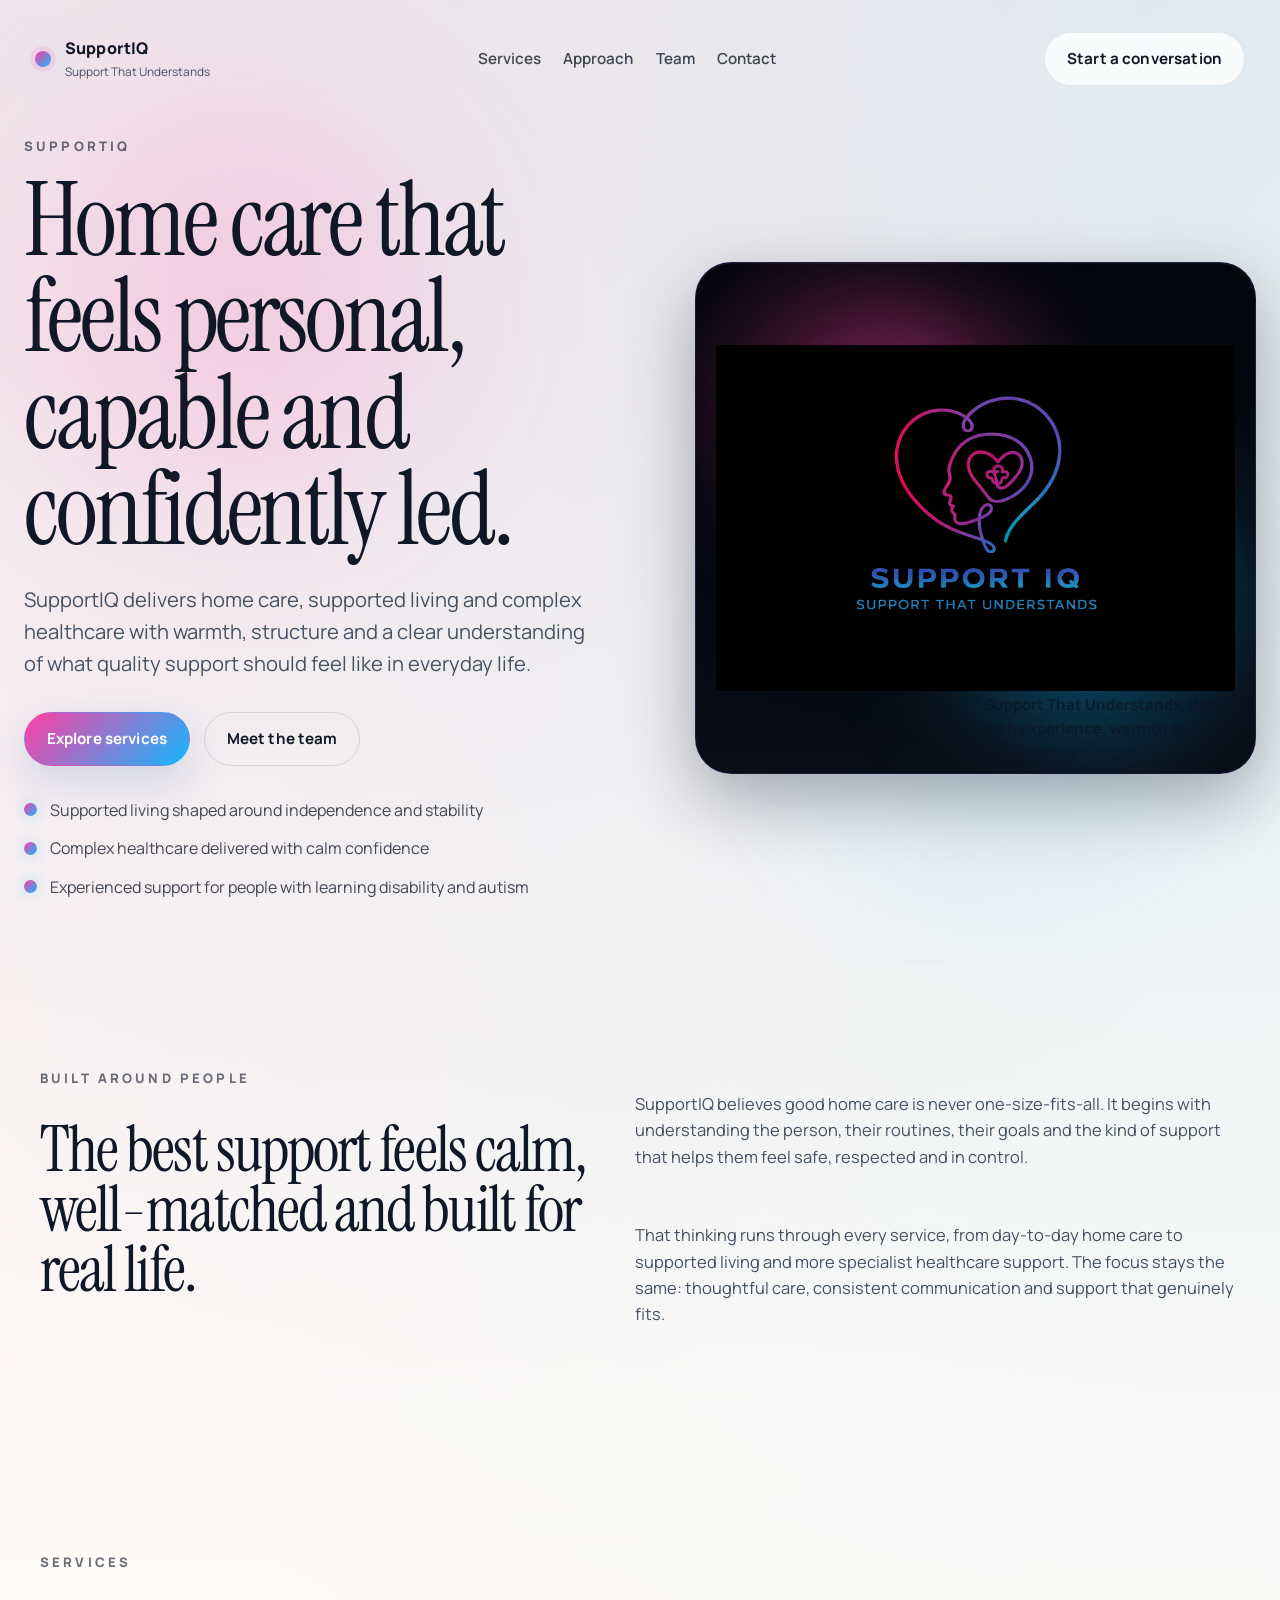
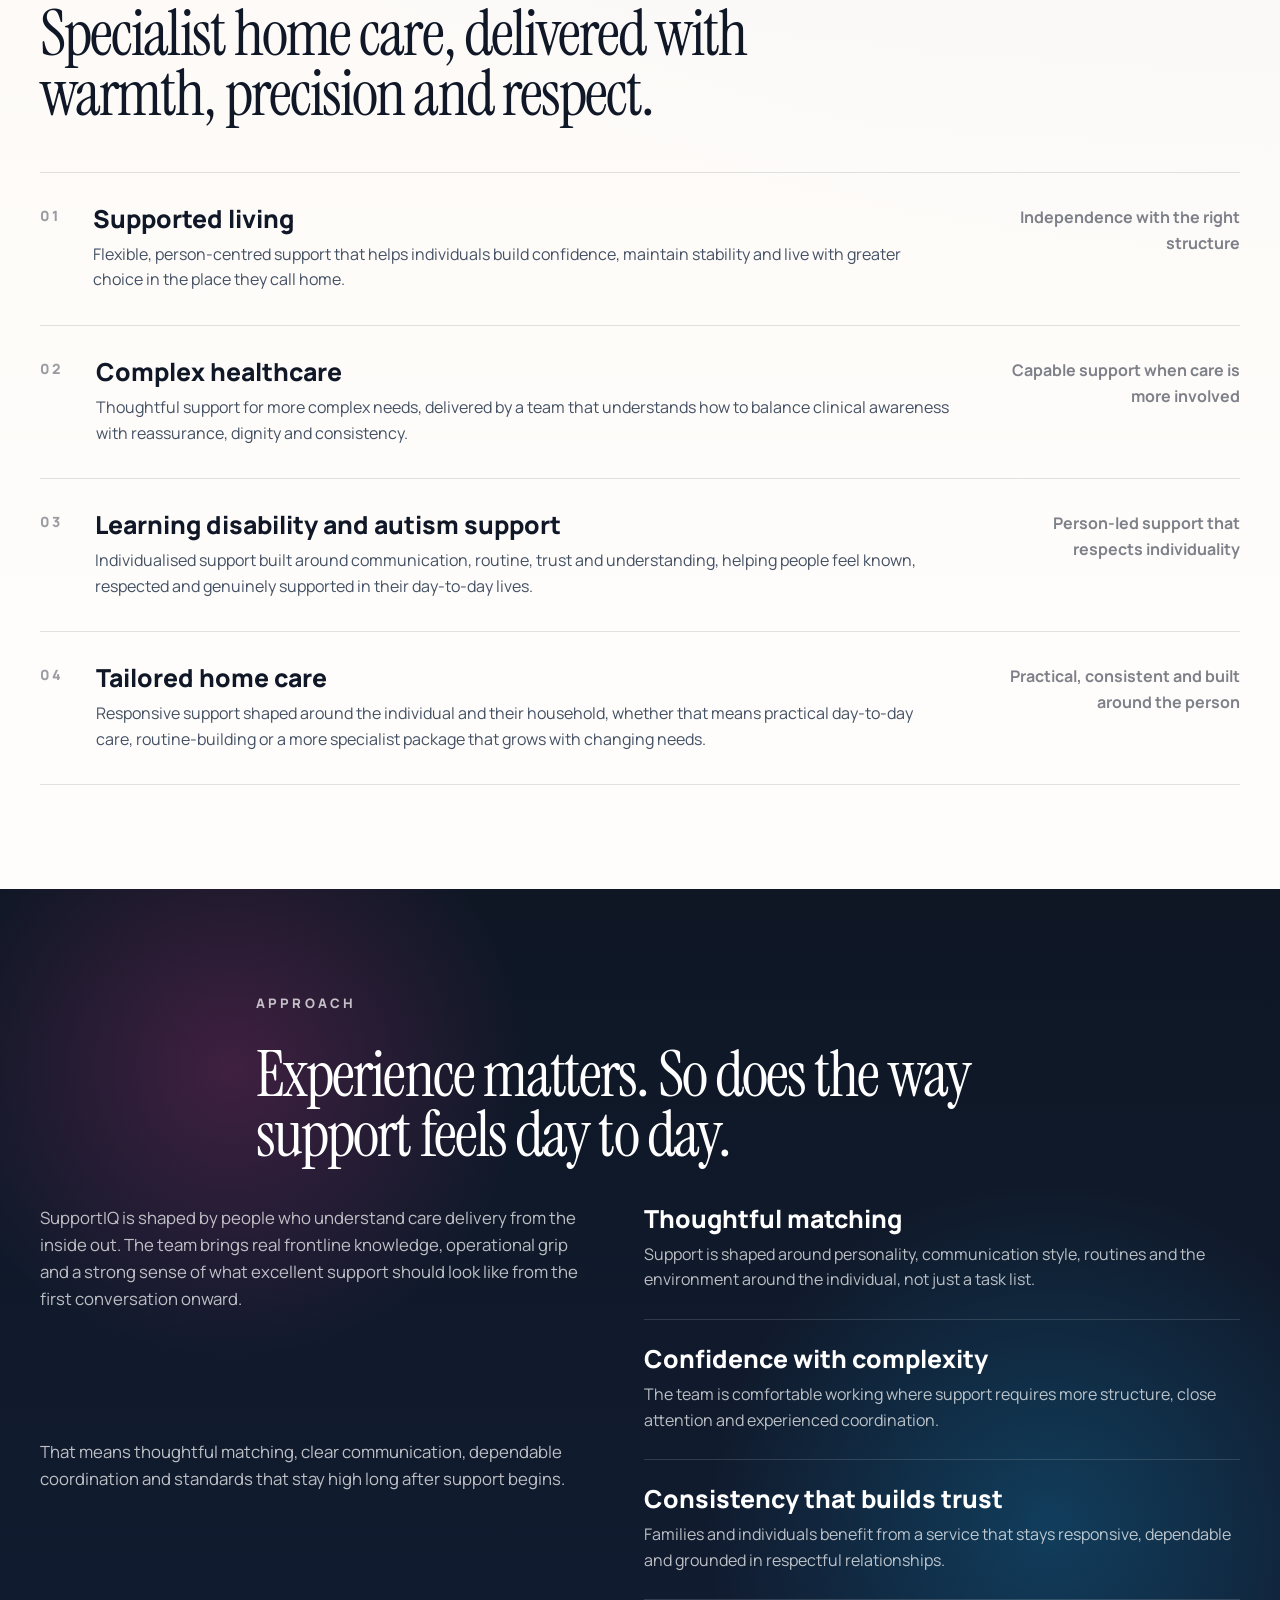
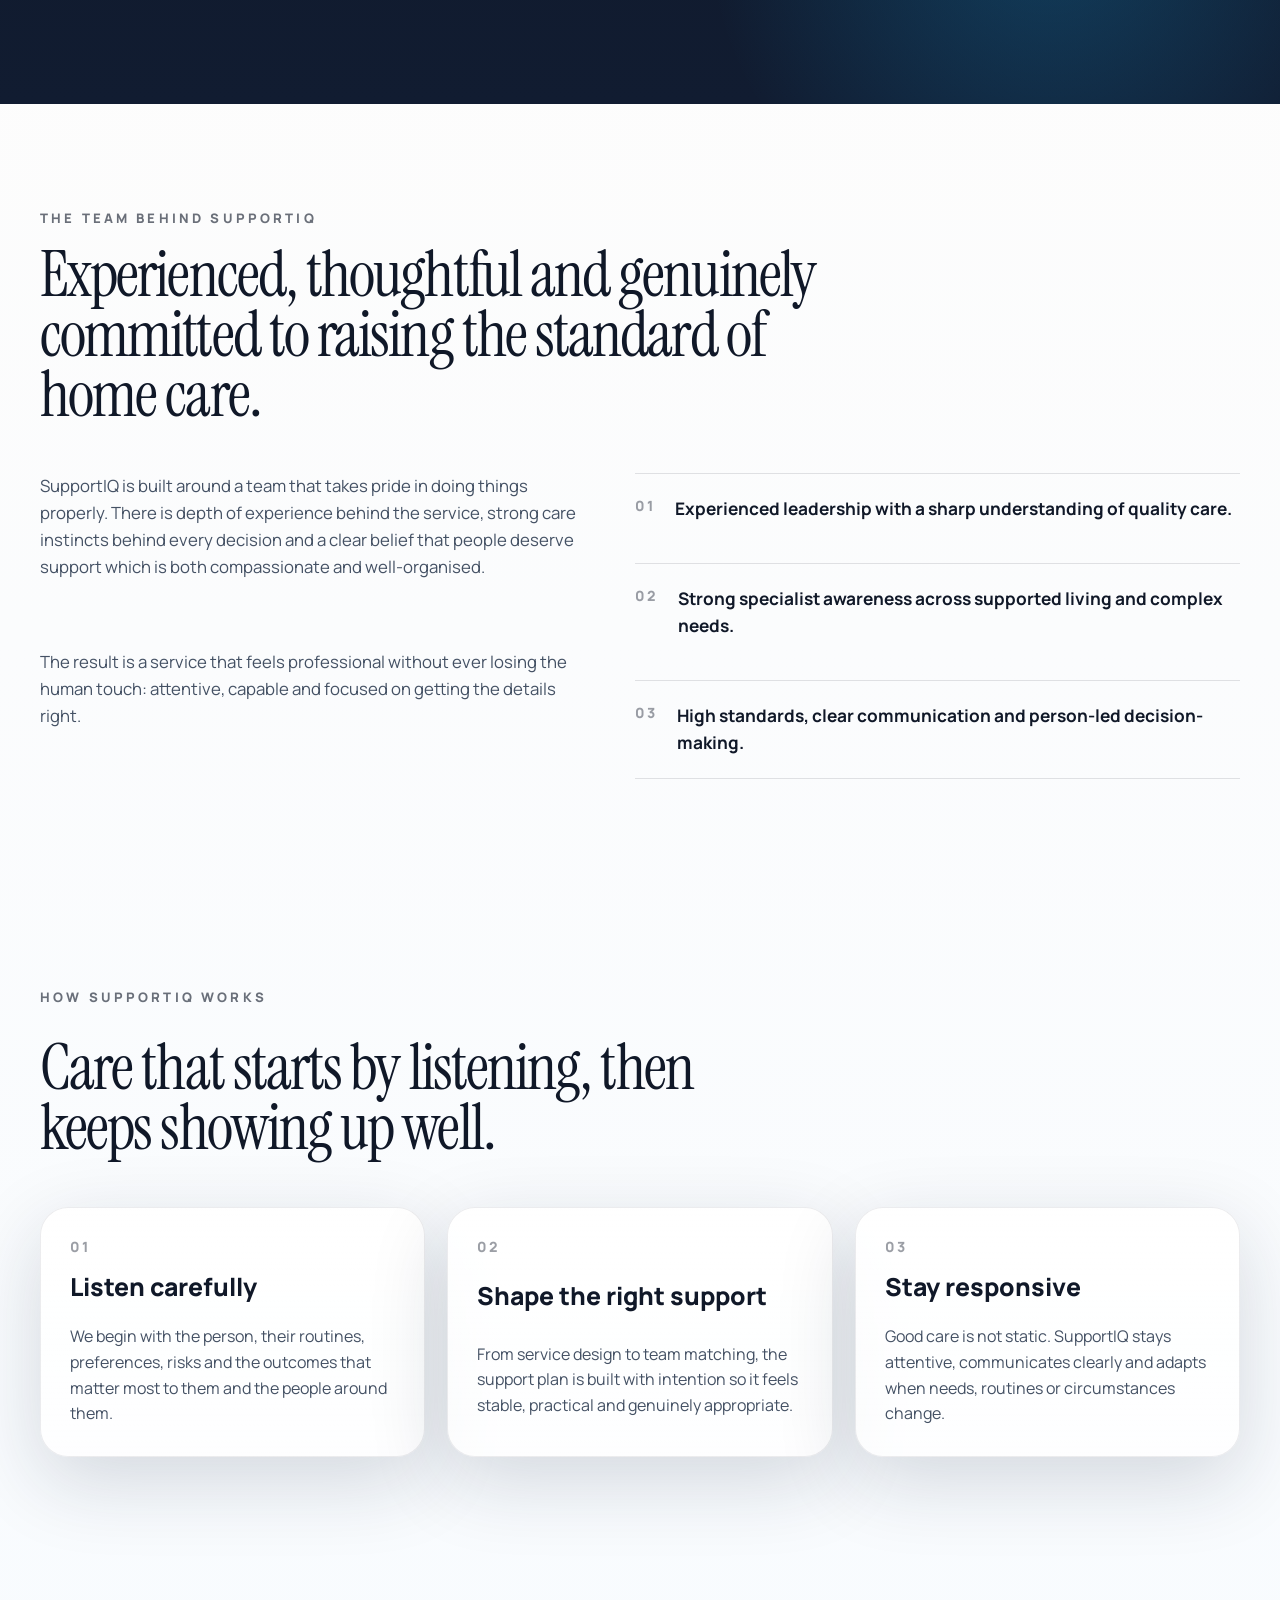
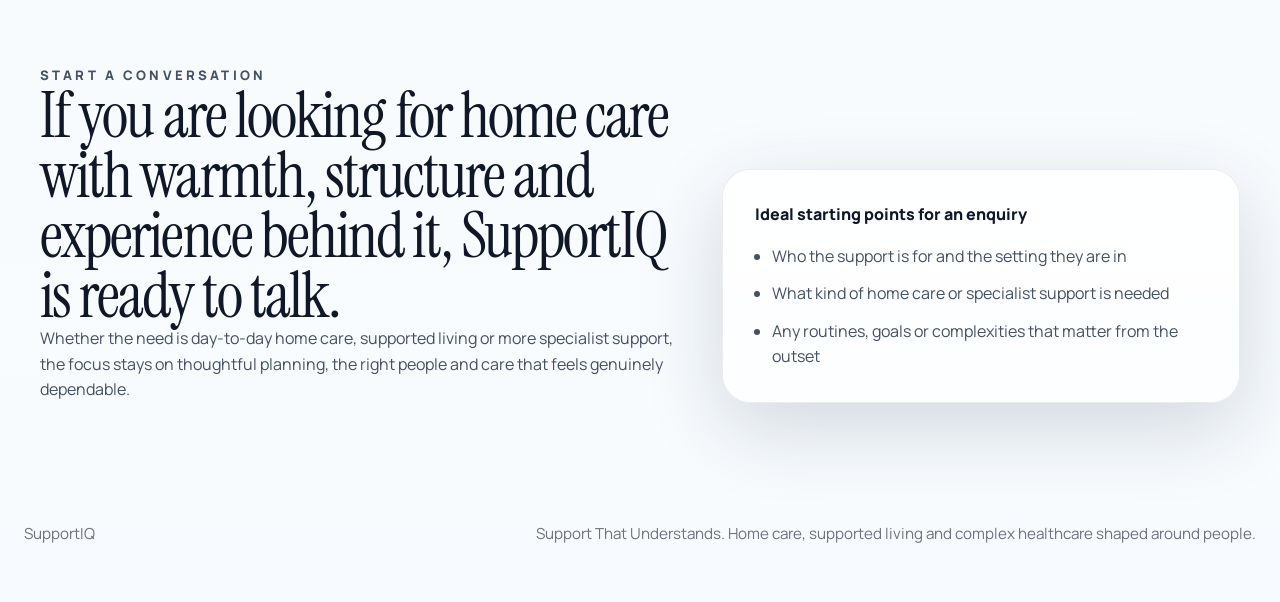
==== index.html @ 7f397de1 "first commit" ====
<!DOCTYPE html>
<html lang="en">
  <head>
    <meta charset="UTF-8" />
    <meta name="viewport" content="width=device-width, initial-scale=1.0" />
    <title>SupportIQ | Expert Home Care and Supported Living</title>
    <meta
      name="description"
      content="SupportIQ delivers thoughtful home care, supported living and complex healthcare with warmth, experience and person-led support."
    />
    <meta name="theme-color" content="#0f172a" />
    <link rel="preconnect" href="https://fonts.googleapis.com" />
    <link rel="preconnect" href="https://fonts.gstatic.com" crossorigin />
    <link
      href="https://fonts.googleapis.com/css2?family=Instrument+Serif:ital@0;1&family=Manrope:wght@400;500;600;700;800&display=swap"
      rel="stylesheet"
    />
    <link rel="stylesheet" href="styles.css" />
  </head>
  <body>
    <header class="site-header">
      <a class="brand" href="#top" aria-label="SupportIQ home">
        <span class="brand__mark" aria-hidden="true"></span>
        <span class="brand__text">
          <strong>SupportIQ</strong>
          <span>Support That Understands</span>
        </span>
      </a>

      <button
        class="menu-toggle"
        type="button"
        aria-expanded="false"
        aria-controls="site-nav"
        aria-label="Open navigation"
      >
        <span></span>
        <span></span>
      </button>

      <nav class="site-nav" id="site-nav">
        <a href="#services">Services</a>
        <a href="#approach">Approach</a>
        <a href="#team">Team</a>
        <a href="#contact">Contact</a>
      </nav>

      <a class="button button--ghost header-cta" href="#contact">Start a conversation</a>
    </header>

    <main id="top">
      <section class="hero">
        <div class="hero__light hero__light--pink" aria-hidden="true"></div>
        <div class="hero__light hero__light--cyan" aria-hidden="true"></div>
        <div class="hero__grid">
          <div class="hero__content" data-reveal>
            <p class="eyebrow">SupportIQ</p>
            <h1>Home care that feels personal, capable and confidently led.</h1>
            <p class="hero__lede">
              SupportIQ delivers home care, supported living and complex healthcare
              with warmth, structure and a clear understanding of what quality support
              should feel like in everyday life.
            </p>

            <div class="hero__actions">
              <a class="button" href="#services">Explore services</a>
              <a class="button button--text" href="#team">Meet the team</a>
            </div>

            <ul class="hero__highlights" aria-label="Core service highlights">
              <li>Supported living shaped around independence and stability</li>
              <li>Complex healthcare delivered with calm confidence</li>
              <li>Experienced support for people with learning disability and autism</li>
            </ul>
          </div>

          <div class="hero__visual" data-reveal>
            <div class="hero__logo-wrap">
              <img
                class="hero__logo"
                src="assets/supportiq-logo-motto.png"
                alt="SupportIQ logo with the slogan Support That Understands"
              />
            </div>
            <p class="hero__note">
              Support That Understands, delivered with experience, warmth and consistency.
            </p>
          </div>
        </div>
      </section>

      <section class="statement section" data-reveal>
        <div class="section__intro">
          <p class="eyebrow">Built around people</p>
          <h2>The best support feels calm, well-matched and built for real life.</h2>
        </div>
        <div class="statement__body">
          <p>
            SupportIQ believes good home care is never one-size-fits-all. It begins
            with understanding the person, their routines, their goals and the kind
            of support that helps them feel safe, respected and in control.
          </p>
          <p>
            That thinking runs through every service, from day-to-day home care to
            supported living and more specialist healthcare support. The focus stays
            the same: thoughtful care, consistent communication and support that
            genuinely fits.
          </p>
        </div>
      </section>

      <section class="services section" id="services">
        <div class="section__intro" data-reveal>
          <p class="eyebrow">Services</p>
          <h2>Specialist home care, delivered with warmth, precision and respect.</h2>
        </div>

        <div class="service-list">
          <article class="service-row" data-reveal>
            <span class="service-row__index">01</span>
            <div class="service-row__content">
              <h3>Supported living</h3>
              <p>
                Flexible, person-centred support that helps individuals build
                confidence, maintain stability and live with greater choice in the
                place they call home.
              </p>
            </div>
            <p class="service-row__tag">Independence with the right structure</p>
          </article>

          <article class="service-row" data-reveal>
            <span class="service-row__index">02</span>
            <div class="service-row__content">
              <h3>Complex healthcare</h3>
              <p>
                Thoughtful support for more complex needs, delivered by a team that
                understands how to balance clinical awareness with reassurance,
                dignity and consistency.
              </p>
            </div>
            <p class="service-row__tag">Capable support when care is more involved</p>
          </article>

          <article class="service-row" data-reveal>
            <span class="service-row__index">03</span>
            <div class="service-row__content">
              <h3>Learning disability and autism support</h3>
              <p>
                Individualised support built around communication, routine, trust and
                understanding, helping people feel known, respected and genuinely
                supported in their day-to-day lives.
              </p>
            </div>
            <p class="service-row__tag">Person-led support that respects individuality</p>
          </article>

          <article class="service-row" data-reveal>
            <span class="service-row__index">04</span>
            <div class="service-row__content">
              <h3>Tailored home care</h3>
              <p>
                Responsive support shaped around the individual and their household,
                whether that means practical day-to-day care, routine-building or a
                more specialist package that grows with changing needs.
              </p>
            </div>
            <p class="service-row__tag">Practical, consistent and built around the person</p>
          </article>
        </div>
      </section>

      <section class="approach section section--dark" id="approach">
        <div class="section__intro" data-reveal>
          <p class="eyebrow">Approach</p>
          <h2>Experience matters. So does the way support feels day to day.</h2>
        </div>

        <div class="approach__grid">
          <div class="approach__lead" data-reveal>
            <p>
              SupportIQ is shaped by people who understand care delivery from the
              inside out. The team brings real frontline knowledge, operational grip
              and a strong sense of what excellent support should look like from the
              first conversation onward.
            </p>
            <p>
              That means thoughtful matching, clear communication, dependable
              coordination and standards that stay high long after support begins.
            </p>
          </div>

          <div class="approach__points">
            <article class="approach-point" data-reveal>
              <h3>Thoughtful matching</h3>
              <p>
                Support is shaped around personality, communication style, routines
                and the environment around the individual, not just a task list.
              </p>
            </article>

            <article class="approach-point" data-reveal>
              <h3>Confidence with complexity</h3>
              <p>
                The team is comfortable working where support requires more structure,
                close attention and experienced coordination.
              </p>
            </article>

            <article class="approach-point" data-reveal>
              <h3>Consistency that builds trust</h3>
              <p>
                Families and individuals benefit from a service that stays responsive,
                dependable and grounded in respectful relationships.
              </p>
            </article>
          </div>
        </div>
      </section>

      <section class="team section" id="team">
        <div class="team__heading" data-reveal>
          <p class="eyebrow">The team behind SupportIQ</p>
          <h2>
            Experienced, thoughtful and genuinely committed to raising the standard
            of home care.
          </h2>
        </div>

        <div class="team__grid">
          <div class="team__copy" data-reveal>
            <p>
              SupportIQ is built around a team that takes pride in doing things
              properly. There is depth of experience behind the service, strong care
              instincts behind every decision and a clear belief that people deserve
              support which is both compassionate and well-organised.
            </p>
            <p>
              The result is a service that feels professional without ever losing the
              human touch: attentive, capable and focused on getting the details right.
            </p>
          </div>

          <div class="team__list" data-reveal>
            <div class="team__item">
              <span>01</span>
              <p>Experienced leadership with a sharp understanding of quality care.</p>
            </div>
            <div class="team__item">
              <span>02</span>
              <p>Strong specialist awareness across supported living and complex needs.</p>
            </div>
            <div class="team__item">
              <span>03</span>
              <p>High standards, clear communication and person-led decision-making.</p>
            </div>
          </div>
        </div>
      </section>

      <section class="journey section">
        <div class="section__intro" data-reveal>
          <p class="eyebrow">How SupportIQ works</p>
          <h2>Care that starts by listening, then keeps showing up well.</h2>
        </div>

        <div class="journey__steps">
          <article class="journey-step" data-reveal>
            <span>01</span>
            <h3>Listen carefully</h3>
            <p>
              We begin with the person, their routines, preferences, risks and the
              outcomes that matter most to them and the people around them.
            </p>
          </article>

          <article class="journey-step" data-reveal>
            <span>02</span>
            <h3>Shape the right support</h3>
            <p>
              From service design to team matching, the support plan is built with
              intention so it feels stable, practical and genuinely appropriate.
            </p>
          </article>

          <article class="journey-step" data-reveal>
            <span>03</span>
            <h3>Stay responsive</h3>
            <p>
              Good care is not static. SupportIQ stays attentive, communicates
              clearly and adapts when needs, routines or circumstances change.
            </p>
          </article>
        </div>
      </section>

      <section class="contact section" id="contact">
        <div class="contact__panel" data-reveal>
          <p class="eyebrow">Start a conversation</p>
          <h2>
            If you are looking for home care with warmth, structure and experience
            behind it, SupportIQ is ready to talk.
          </h2>
          <p>
            Whether the need is day-to-day home care, supported living or more
            specialist support, the focus stays on thoughtful planning, the right
            people and care that feels genuinely dependable.
          </p>
        </div>

        <div class="contact__details" data-reveal>
          <p>Ideal starting points for an enquiry</p>
          <ul>
            <li>Who the support is for and the setting they are in</li>
            <li>What kind of home care or specialist support is needed</li>
            <li>Any routines, goals or complexities that matter from the outset</li>
          </ul>
        </div>
      </section>
    </main>

    <footer class="site-footer">
      <p>SupportIQ</p>
      <p>Support That Understands. Home care, supported living and complex healthcare shaped around people.</p>
    </footer>

    <script src="script.js"></script>
  </body>
</html>
---- styles.css ----
:root {
  --bg: #f8f3ef;
  --bg-soft: #fdf9f6;
  --ink: #101828;
  --ink-soft: #445164;
  --line: rgba(16, 24, 40, 0.12);
  --white: #ffffff;
  --cyan: #13b8ff;
  --pink: #ff3fa4;
  --violet: #7c57ff;
  --aqua: #61dde4;
  --shadow: 0 24px 80px rgba(18, 32, 56, 0.16);
  --radius: 28px;
  --section-width: min(1200px, calc(100vw - 3rem));
}

*,
*::before,
*::after {
  box-sizing: border-box;
}

html {
  scroll-behavior: smooth;
}

body {
  margin: 0;
  min-width: 320px;
  color: var(--ink);
  background:
    radial-gradient(circle at top left, rgba(255, 63, 164, 0.08), transparent 28%),
    radial-gradient(circle at top right, rgba(19, 184, 255, 0.1), transparent 34%),
    linear-gradient(180deg, #f8f3ef 0%, #fffdfb 42%, #f7fbff 100%);
  font-family: "Manrope", sans-serif;
  line-height: 1.6;
}

img {
  display: block;
  max-width: 100%;
}

a {
  color: inherit;
  text-decoration: none;
}

button,
input,
textarea,
select {
  font: inherit;
}

.site-header {
  position: fixed;
  inset: 0 0 auto;
  z-index: 20;
  display: grid;
  grid-template-columns: auto 1fr auto;
  align-items: center;
  gap: 1.5rem;
  width: min(1320px, calc(100vw - 2rem));
  margin: 1rem auto 0;
  padding: 0.95rem 1.15rem;
  border: 1px solid transparent;
  border-radius: 999px;
  transition:
    background-color 220ms ease,
    border-color 220ms ease,
    box-shadow 220ms ease,
    transform 220ms ease;
}

.site-header.is-scrolled {
  background: rgba(255, 251, 247, 0.78);
  border-color: rgba(16, 24, 40, 0.08);
  box-shadow: 0 18px 50px rgba(17, 29, 48, 0.1);
  backdrop-filter: blur(18px);
}

.brand {
  display: inline-flex;
  align-items: center;
  gap: 0.9rem;
}

.brand__mark {
  width: 0.95rem;
  height: 0.95rem;
  border-radius: 999px;
  background: linear-gradient(135deg, var(--pink), var(--cyan));
  box-shadow:
    0 0 0 0.3rem rgba(255, 63, 164, 0.1),
    0 0 2.5rem rgba(19, 184, 255, 0.4);
}

.brand__text {
  display: grid;
  gap: 0.1rem;
}

.brand__text strong,
.brand__text span {
  display: block;
}

.brand__text strong {
  font-size: 1rem;
  font-weight: 800;
  letter-spacing: 0.01em;
}

.brand__text span {
  font-size: 0.74rem;
  color: var(--ink-soft);
}

.site-nav {
  display: inline-flex;
  justify-content: center;
  gap: 1.4rem;
}

.site-nav a {
  position: relative;
  font-size: 0.95rem;
  font-weight: 600;
  color: rgba(16, 24, 40, 0.78);
}

.site-nav a::after {
  content: "";
  position: absolute;
  left: 0;
  bottom: -0.35rem;
  width: 100%;
  height: 2px;
  transform: scaleX(0);
  transform-origin: left;
  background: linear-gradient(90deg, var(--pink), var(--cyan));
  transition: transform 180ms ease;
}

.site-nav a:hover::after,
.site-nav a:focus-visible::after {
  transform: scaleX(1);
}

.menu-toggle {
  display: none;
  place-items: center;
  gap: 0.28rem;
  width: 3rem;
  height: 3rem;
  border: 1px solid rgba(16, 24, 40, 0.08);
  border-radius: 999px;
  background: rgba(255, 255, 255, 0.7);
}

.menu-toggle span {
  display: block;
  width: 1rem;
  height: 2px;
  border-radius: 999px;
  background: var(--ink);
  transition: transform 180ms ease, opacity 180ms ease;
}

.menu-toggle[aria-expanded="true"] span:first-child {
  transform: translateY(3px) rotate(45deg);
}

.menu-toggle[aria-expanded="true"] span:last-child {
  transform: translateY(-3px) rotate(-45deg);
}

.button {
  display: inline-flex;
  align-items: center;
  justify-content: center;
  min-height: 3.25rem;
  padding: 0.85rem 1.35rem;
  border-radius: 999px;
  border: 1px solid transparent;
  background: linear-gradient(135deg, var(--pink), var(--cyan));
  color: var(--white);
  font-size: 0.95rem;
  font-weight: 700;
  letter-spacing: 0.01em;
  box-shadow: 0 15px 40px rgba(52, 97, 194, 0.18);
  transition:
    transform 180ms ease,
    box-shadow 180ms ease,
    filter 180ms ease;
}

.button:hover,
.button:focus-visible {
  transform: translateY(-2px);
  box-shadow: 0 22px 48px rgba(43, 91, 186, 0.22);
  filter: saturate(1.05);
}

a:focus-visible,
button:focus-visible {
  outline: 2px solid rgba(19, 184, 255, 0.88);
  outline-offset: 4px;
}

.button--ghost {
  background: rgba(255, 255, 255, 0.78);
  color: var(--ink);
  border-color: rgba(16, 24, 40, 0.08);
  box-shadow: none;
}

.button--text {
  background: transparent;
  color: var(--ink);
  border-color: rgba(16, 24, 40, 0.12);
  box-shadow: none;
}

.hero {
  position: relative;
  overflow: clip;
  min-height: 100svh;
  padding: 8.5rem 0 4rem;
}

.hero__grid {
  position: relative;
  z-index: 1;
  display: grid;
  grid-template-columns: minmax(0, 1.05fr) minmax(340px, 0.95fr);
  gap: clamp(2rem, 4vw, 4rem);
  align-items: center;
  width: min(1320px, calc(100vw - 3rem));
  margin: 0 auto;
}

.hero__content {
  max-width: 41rem;
}

.eyebrow {
  margin: 0 0 1rem;
  color: rgba(16, 24, 40, 0.62);
  font-size: 0.82rem;
  font-weight: 800;
  letter-spacing: 0.24em;
  text-transform: uppercase;
}

.hero h1,
.section h2 {
  margin: 0;
  font-family: "Instrument Serif", serif;
  font-weight: 400;
  line-height: 0.94;
  letter-spacing: -0.03em;
}

.hero h1 {
  max-width: 12ch;
  font-size: clamp(3.5rem, 8vw, 7rem);
}

.hero__lede {
  max-width: 36rem;
  margin: 1.6rem 0 0;
  color: var(--ink-soft);
  font-size: clamp(1.05rem, 2.4vw, 1.26rem);
}

.hero__actions {
  display: flex;
  flex-wrap: wrap;
  gap: 0.9rem;
  margin-top: 2rem;
}

.hero__highlights {
  display: grid;
  gap: 0.8rem;
  margin: 2rem 0 0;
  padding: 0;
  list-style: none;
}

.hero__highlights li {
  display: flex;
  align-items: flex-start;
  gap: 0.8rem;
  max-width: 40rem;
  color: rgba(16, 24, 40, 0.78);
}

.hero__highlights li::before {
  content: "";
  flex: 0 0 0.8rem;
  width: 0.8rem;
  height: 0.8rem;
  margin-top: 0.35rem;
  border-radius: 999px;
  background: linear-gradient(135deg, var(--pink), var(--cyan));
  box-shadow: 0 0 1rem rgba(19, 184, 255, 0.35);
}

.hero__visual {
  position: relative;
  min-height: 32rem;
}

.hero__logo-wrap {
  position: absolute;
  inset: 0;
  display: grid;
  place-items: center;
  padding: 1.25rem;
  overflow: hidden;
  border-radius: calc(var(--radius) + 8px);
  background:
    radial-gradient(circle at 22% 24%, rgba(255, 63, 164, 0.16), transparent 28%),
    radial-gradient(circle at 76% 72%, rgba(19, 184, 255, 0.16), transparent 30%),
    linear-gradient(180deg, #04070d 0%, #0a0e18 100%);
  border: 1px solid rgba(124, 87, 255, 0.18);
  box-shadow:
    inset 0 1px 0 rgba(255, 255, 255, 0.05),
    0 24px 70px rgba(7, 12, 24, 0.32);
}

.hero__logo-wrap::before,
.hero__logo-wrap::after {
  content: "";
  position: absolute;
  inset: 12% auto auto 16%;
  width: 15rem;
  height: 15rem;
  border-radius: 50%;
  background: rgba(255, 63, 164, 0.58);
  filter: blur(60px);
  animation: drift 9s ease-in-out infinite;
}

.hero__logo-wrap::after {
  inset: auto 10% 14% auto;
  width: 16rem;
  height: 16rem;
  background: rgba(19, 184, 255, 0.56);
  animation-duration: 11s;
  animation-direction: reverse;
}

.hero__logo {
  position: relative;
  z-index: 1;
  width: min(100%, 38rem);
  filter:
    saturate(1.02)
    contrast(1.03)
    drop-shadow(0 1.6rem 3.2rem rgba(0, 0, 0, 0.28));
  animation: float 7s ease-in-out infinite;
}

.hero__note {
  position: absolute;
  right: 0;
  bottom: 0.5rem;
  max-width: 17rem;
  margin: 0;
  color: rgba(16, 24, 40, 0.68);
  font-size: 0.95rem;
  font-weight: 700;
}

.hero__light {
  position: absolute;
  border-radius: 50%;
  filter: blur(90px);
  opacity: 0.42;
  pointer-events: none;
}

.hero__light--pink {
  top: 12%;
  left: 4%;
  width: 24rem;
  height: 24rem;
  background: rgba(255, 63, 164, 0.38);
  animation: drift 16s ease-in-out infinite;
}

.hero__light--cyan {
  right: 4%;
  bottom: 10%;
  width: 26rem;
  height: 26rem;
  background: rgba(19, 184, 255, 0.28);
  animation: drift 20s ease-in-out infinite reverse;
}

.section {
  width: var(--section-width);
  margin: 0 auto;
  padding: 6.5rem 0;
}

.section__intro {
  display: grid;
  gap: 0.9rem;
  max-width: 48rem;
}

.section h2 {
  font-size: clamp(2.7rem, 5vw, 4.8rem);
}

.statement {
  display: grid;
  grid-template-columns: minmax(0, 0.95fr) minmax(0, 1.05fr);
  gap: 2rem 3rem;
  align-items: start;
}

.statement__body {
  display: grid;
  gap: 1.2rem;
  padding-top: 0.4rem;
  color: var(--ink-soft);
  font-size: 1.03rem;
}

.service-list {
  margin-top: 3rem;
  border-top: 1px solid var(--line);
}

.service-row {
  position: relative;
  display: grid;
  grid-template-columns: auto minmax(0, 1fr) auto;
  gap: 1.4rem 2rem;
  align-items: start;
  padding: 2rem 0;
  border-bottom: 1px solid var(--line);
  transition: transform 180ms ease, color 180ms ease;
}

.service-row::before {
  content: "";
  position: absolute;
  inset: auto auto 0 0;
  width: 0;
  height: 2px;
  background: linear-gradient(90deg, var(--pink), var(--cyan));
  transition: width 220ms ease;
}

.service-row:hover,
.service-row:focus-within {
  transform: translateX(0.3rem);
}

.service-row:hover::before,
.service-row:focus-within::before {
  width: 100%;
}

.service-row__index,
.journey-step span,
.team__item span {
  font-size: 0.88rem;
  font-weight: 800;
  letter-spacing: 0.2em;
  color: rgba(16, 24, 40, 0.42);
}

.service-row__content h3,
.approach-point h3,
.journey-step h3 {
  margin: 0 0 0.6rem;
  font-size: 1.55rem;
  font-weight: 800;
  line-height: 1.1;
}

.service-row__content p,
.approach-point p,
.journey-step p,
.team__copy p,
.contact__panel p,
.approach__lead p {
  margin: 0;
  color: var(--ink-soft);
}

.service-row__tag {
  max-width: 16rem;
  margin: 0;
  color: rgba(16, 24, 40, 0.54);
  font-weight: 700;
  text-align: right;
}

.section--dark {
  position: relative;
  overflow: clip;
  width: 100%;
  margin: 0;
  padding: 0;
  background:
    radial-gradient(circle at 18% 22%, rgba(255, 63, 164, 0.2), transparent 24%),
    radial-gradient(circle at 82% 78%, rgba(19, 184, 255, 0.22), transparent 28%),
    linear-gradient(180deg, #0f1725 0%, #111c31 100%);
  color: var(--white);
}

.section--dark .section__intro,
.approach__grid {
  width: var(--section-width);
  margin: 0 auto;
}

.section--dark .section__intro {
  padding: 6.5rem 0 0;
}

.section--dark .eyebrow,
.section--dark .approach__lead p,
.section--dark .approach-point p {
  color: rgba(255, 255, 255, 0.72);
}

.approach__grid {
  display: grid;
  grid-template-columns: minmax(0, 0.95fr) minmax(0, 1.05fr);
  gap: 2rem 4rem;
  padding: 2.5rem 0 6.5rem;
}

.approach__lead {
  display: grid;
  gap: 1.2rem;
  font-size: 1.05rem;
}

.approach__points {
  display: grid;
  gap: 1.6rem;
}

.approach-point {
  padding: 0 0 1.6rem;
  border-bottom: 1px solid rgba(255, 255, 255, 0.14);
}

.team__heading {
  max-width: 50rem;
}

.team__grid {
  display: grid;
  grid-template-columns: minmax(0, 0.95fr) minmax(0, 1.05fr);
  gap: 2rem 3rem;
  margin-top: 3rem;
}

.team__copy {
  display: grid;
  gap: 1.2rem;
  font-size: 1.05rem;
}

.team__list {
  display: grid;
  gap: 1.2rem;
}

.team__item {
  display: grid;
  grid-template-columns: auto 1fr;
  gap: 1.2rem;
  align-items: start;
  padding: 1.3rem 0;
  border-top: 1px solid var(--line);
}

.team__item:last-child {
  border-bottom: 1px solid var(--line);
}

.team__item p {
  margin: 0;
  font-size: 1.08rem;
  font-weight: 700;
}

.journey__steps {
  display: grid;
  grid-template-columns: repeat(3, minmax(0, 1fr));
  gap: 1.4rem;
  margin-top: 3rem;
}

.journey-step {
  display: grid;
  gap: 0.9rem;
  padding: 1.8rem;
  min-height: 100%;
  border: 1px solid rgba(16, 24, 40, 0.08);
  border-radius: var(--radius);
  background:
    linear-gradient(180deg, rgba(255, 255, 255, 0.92), rgba(255, 255, 255, 0.74));
  box-shadow: var(--shadow);
  transition: transform 180ms ease, box-shadow 180ms ease;
}

.journey-step:hover,
.journey-step:focus-within {
  transform: translateY(-4px);
  box-shadow: 0 26px 70px rgba(18, 32, 56, 0.18);
}

.contact {
  display: grid;
  grid-template-columns: minmax(0, 1.1fr) minmax(280px, 0.9fr);
  gap: 2rem 3rem;
  align-items: end;
}

.contact__panel {
  max-width: 48rem;
}

.contact__details {
  padding: 2rem;
  border: 1px solid rgba(16, 24, 40, 0.08);
  border-radius: var(--radius);
  background:
    linear-gradient(180deg, rgba(255, 255, 255, 0.88), rgba(255, 255, 255, 0.7));
  box-shadow: var(--shadow);
}

.contact__details p {
  margin: 0 0 1rem;
  font-weight: 800;
}

.contact__details ul {
  display: grid;
  gap: 0.75rem;
  margin: 0;
  padding-left: 1.1rem;
  color: var(--ink-soft);
}

.site-footer {
  display: flex;
  justify-content: space-between;
  gap: 1rem;
  width: min(1320px, calc(100vw - 3rem));
  margin: 0 auto;
  padding: 0 0 2.5rem;
  color: rgba(16, 24, 40, 0.6);
  font-size: 0.95rem;
}

[data-reveal] {
  opacity: 0;
  transform: translateY(1.8rem);
  transition:
    opacity 700ms ease,
    transform 700ms ease;
}

[data-reveal].is-visible {
  opacity: 1;
  transform: translateY(0);
}

@keyframes drift {
  0%,
  100% {
    transform: translate3d(0, 0, 0) scale(1);
  }
  50% {
    transform: translate3d(1rem, -1.2rem, 0) scale(1.04);
  }
}

@keyframes float {
  0%,
  100% {
    transform: translateY(0);
  }
  50% {
    transform: translateY(-0.7rem);
  }
}

@media (max-width: 1024px) {
  .site-header {
    grid-template-columns: auto auto;
    justify-content: space-between;
  }

  .menu-toggle {
    display: inline-grid;
  }

  .header-cta {
    display: none;
  }

  .site-nav {
    position: absolute;
    top: calc(100% + 0.7rem);
    right: 0;
    display: grid;
    justify-items: end;
    gap: 1rem;
    min-width: 12rem;
    padding: 1.2rem;
    border: 1px solid rgba(16, 24, 40, 0.08);
    border-radius: 1.3rem;
    background: rgba(255, 251, 247, 0.94);
    box-shadow: var(--shadow);
    opacity: 0;
    pointer-events: none;
    transform: translateY(-0.4rem);
    transition:
      opacity 180ms ease,
      transform 180ms ease;
  }

  .site-nav.is-open {
    opacity: 1;
    pointer-events: auto;
    transform: translateY(0);
  }

  .hero__grid,
  .statement,
  .approach__grid,
  .team__grid,
  .contact {
    grid-template-columns: 1fr;
  }

  .hero {
    min-height: auto;
    padding-top: 7.5rem;
  }

  .hero__visual {
    min-height: 24rem;
  }

  .hero__note {
    right: auto;
    left: 0;
  }

  .service-row {
    grid-template-columns: auto 1fr;
  }

  .service-row__tag {
    grid-column: 2;
    text-align: left;
  }

  .journey__steps {
    grid-template-columns: 1fr;
  }

  .site-footer {
    flex-direction: column;
    padding-bottom: 2rem;
  }
}

@media (max-width: 720px) {
  .site-header {
    width: calc(100vw - 1rem);
    margin-top: 0.5rem;
    padding: 0.85rem 1rem;
  }

  .brand__text span {
    display: none;
  }

  .hero__grid,
  .section,
  .section--dark .section__intro,
  .approach__grid,
  .site-footer {
    width: calc(100vw - 1.5rem);
  }

  .hero__grid {
    gap: 1.5rem;
  }

  .hero__visual {
    min-height: 18rem;
  }

  .hero__logo {
    width: min(100%, 26rem);
  }

  .section {
    padding: 4.5rem 0;
  }

  .section--dark .section__intro {
    padding-top: 4.5rem;
  }

  .approach__grid {
    padding-bottom: 4.5rem;
  }

  .service-row,
  .team__item {
    gap: 1rem;
  }

  .journey-step,
  .contact__details {
    padding: 1.4rem;
  }
}

@media (prefers-reduced-motion: reduce) {
  html {
    scroll-behavior: auto;
  }

  *,
  *::before,
  *::after {
    animation: none !important;
    transition-duration: 0.01ms !important;
    transition-delay: 0ms !important;
  }

  [data-reveal] {
    opacity: 1;
    transform: none;
  }
}
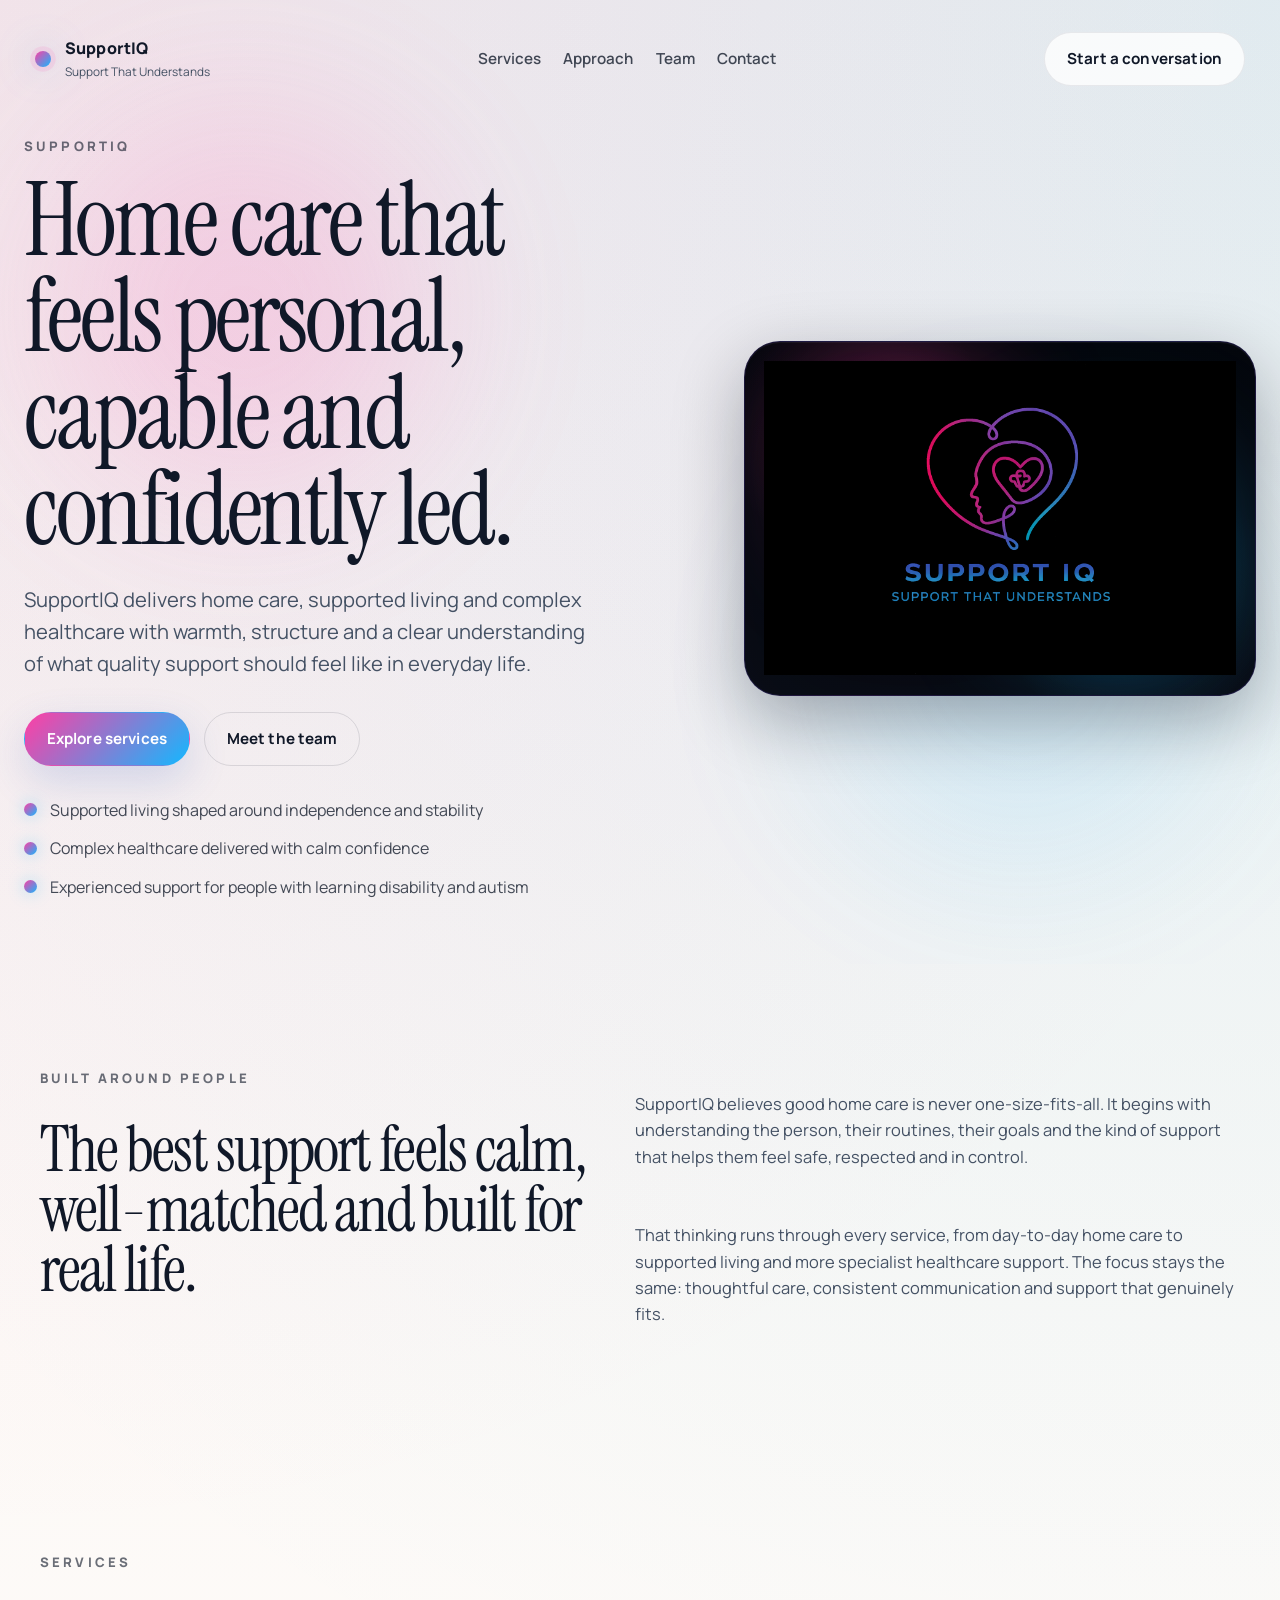
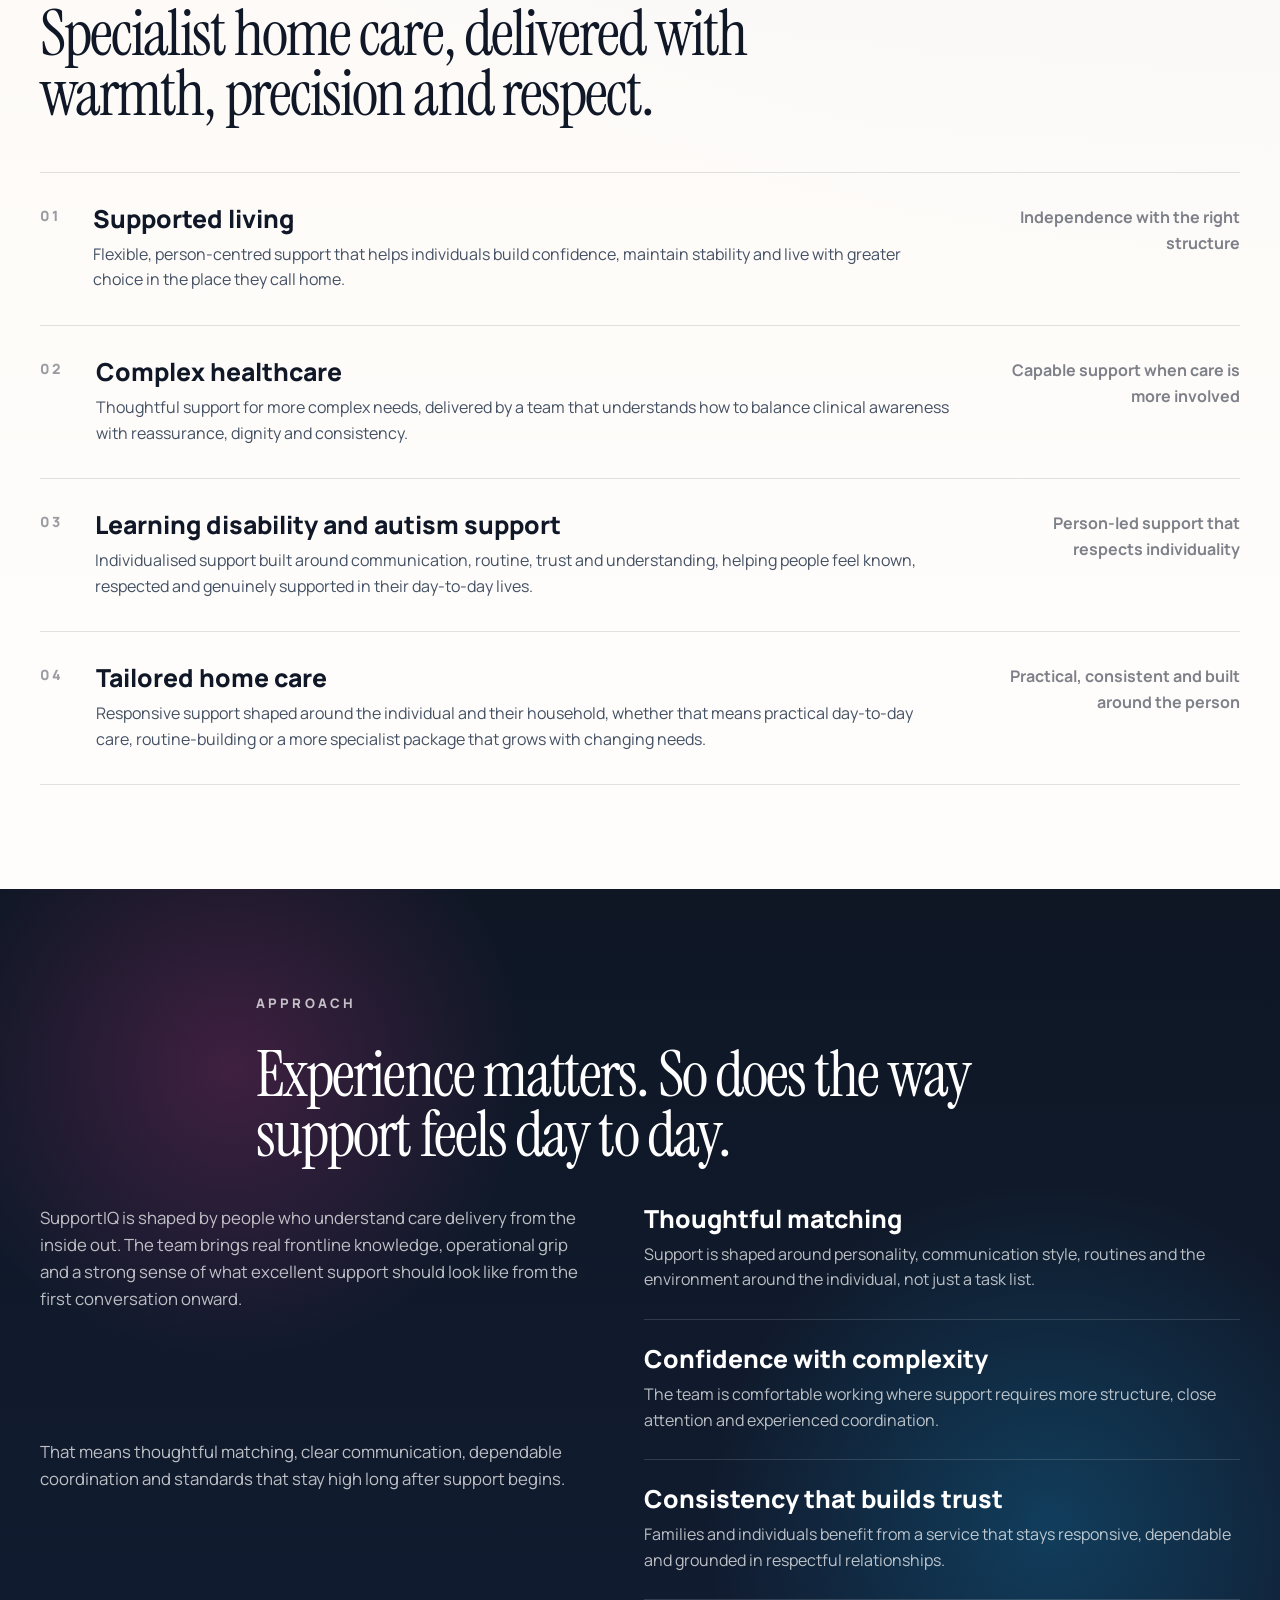
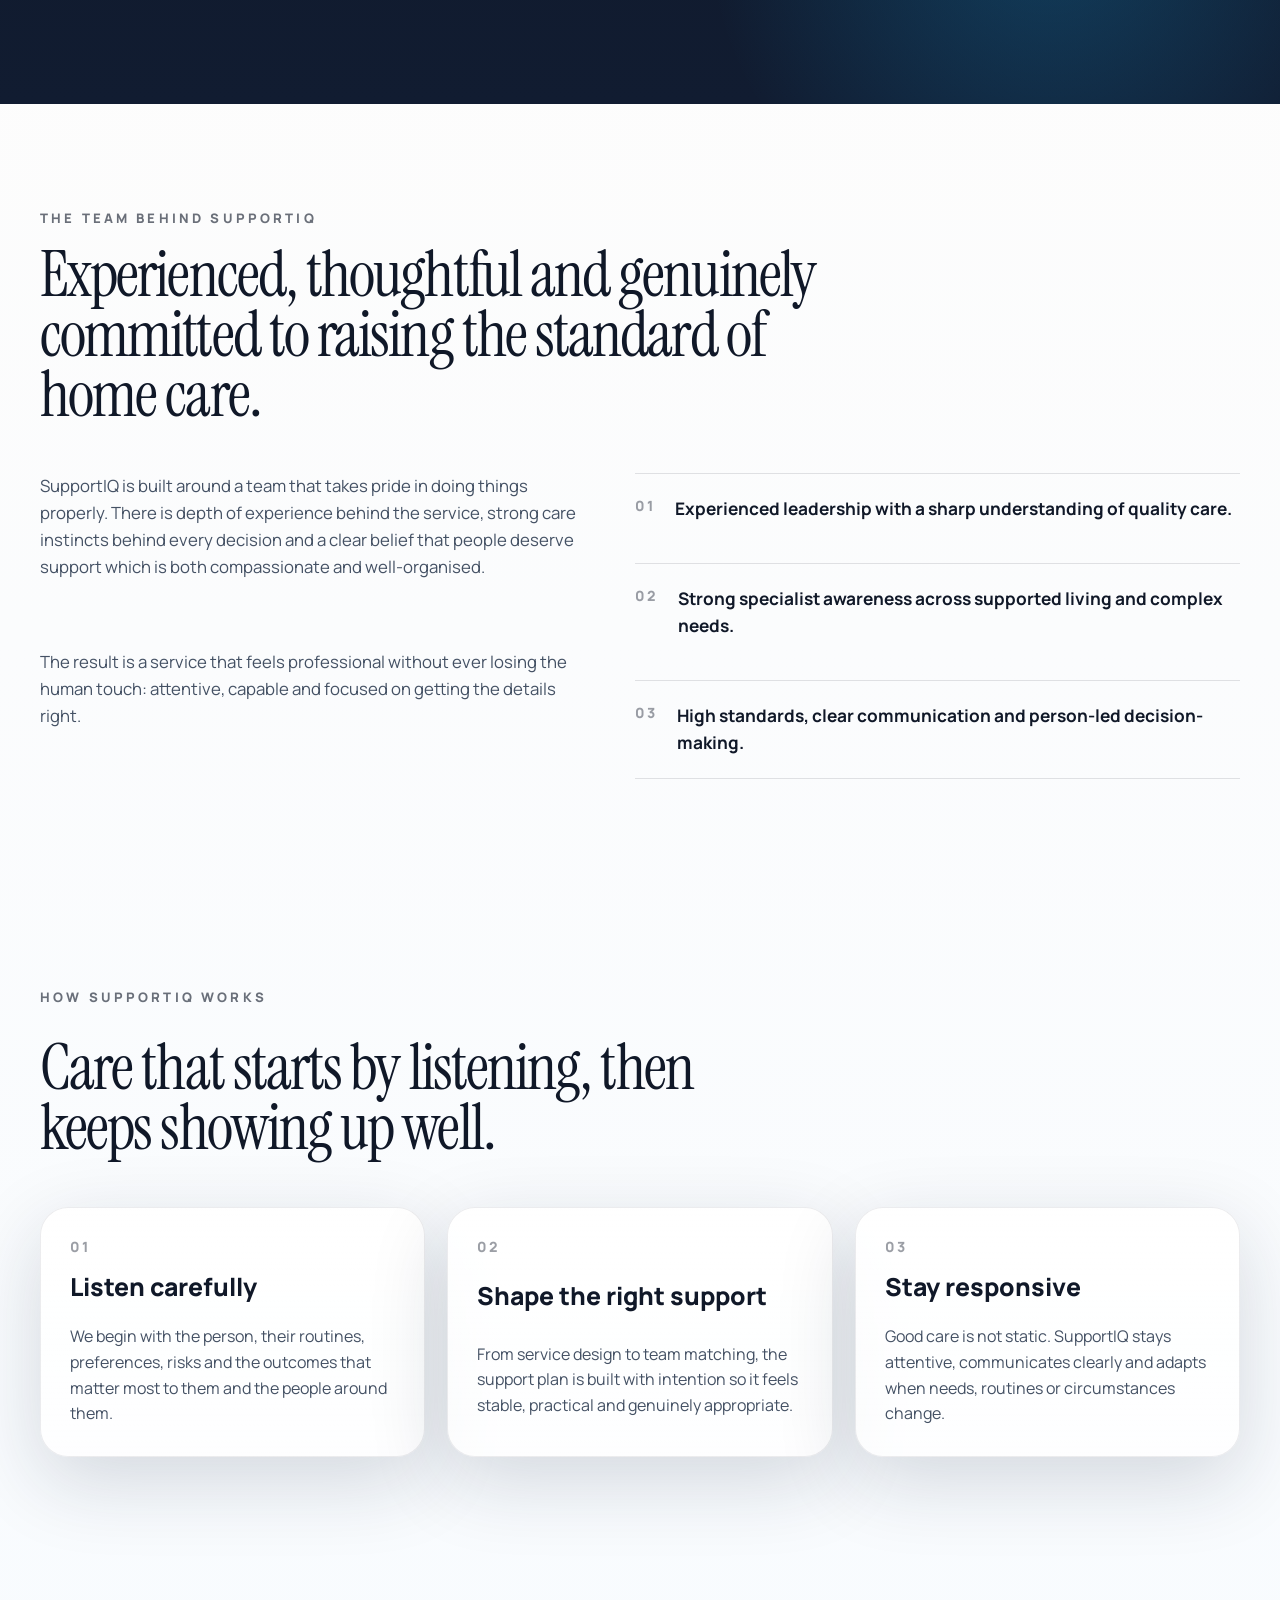
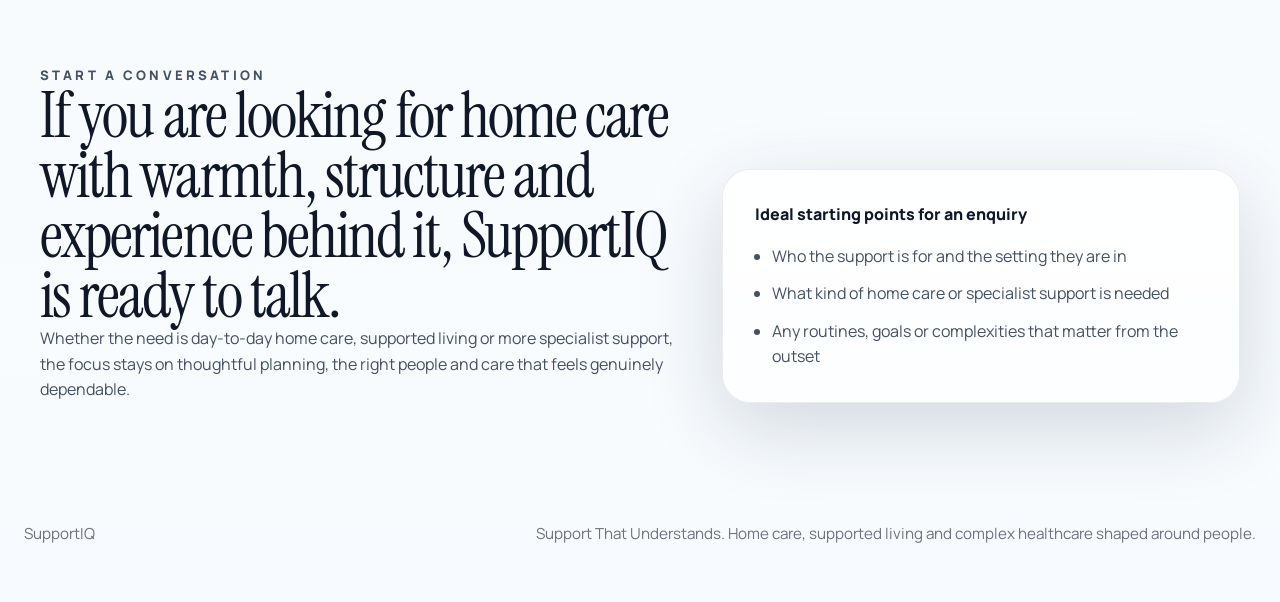
==== commit 3263257f: "Remove hero note and update styles for hero section layout" ====
--- a/index.html
+++ b/index.html
@@ -82,9 +82,6 @@
                 alt="SupportIQ logo with the slogan Support That Understands"
               />
             </div>
-            <p class="hero__note">
-              Support That Understands, delivered with experience, warmth and consistency.
-            </p>
           </div>
         </div>
       </section>
--- a/styles.css
+++ b/styles.css
@@ -311,15 +311,19 @@
 
 .hero__visual {
   position: relative;
-  min-height: 32rem;
+  display: grid;
+  justify-items: end;
+  align-content: center;
+  padding-block: 0.5rem;
 }
 
 .hero__logo-wrap {
-  position: absolute;
-  inset: 0;
+  position: relative;
   display: grid;
   place-items: center;
-  padding: 1.25rem;
+  width: min(100%, 32rem);
+  margin-left: auto;
+  padding: clamp(0.9rem, 1.8vw, 1.2rem);
   overflow: hidden;
   border-radius: calc(var(--radius) + 8px);
   background:
@@ -336,20 +340,20 @@
 .hero__logo-wrap::after {
   content: "";
   position: absolute;
-  inset: 12% auto auto 16%;
-  width: 15rem;
-  height: 15rem;
+  inset: 10% auto auto 14%;
+  width: 12rem;
+  height: 12rem;
   border-radius: 50%;
-  background: rgba(255, 63, 164, 0.58);
-  filter: blur(60px);
+  background: rgba(255, 63, 164, 0.52);
+  filter: blur(54px);
   animation: drift 9s ease-in-out infinite;
 }
 
 .hero__logo-wrap::after {
-  inset: auto 10% 14% auto;
-  width: 16rem;
-  height: 16rem;
-  background: rgba(19, 184, 255, 0.56);
+  inset: auto 8% 12% auto;
+  width: 13rem;
+  height: 13rem;
+  background: rgba(19, 184, 255, 0.48);
   animation-duration: 11s;
   animation-direction: reverse;
 }
@@ -357,23 +361,13 @@
 .hero__logo {
   position: relative;
   z-index: 1;
-  width: min(100%, 38rem);
+  width: 100%;
+  height: auto;
   filter:
     saturate(1.02)
     contrast(1.03)
     drop-shadow(0 1.6rem 3.2rem rgba(0, 0, 0, 0.28));
   animation: float 7s ease-in-out infinite;
-}
-
-.hero__note {
-  position: absolute;
-  right: 0;
-  bottom: 0.5rem;
-  max-width: 17rem;
-  margin: 0;
-  color: rgba(16, 24, 40, 0.68);
-  font-size: 0.95rem;
-  font-weight: 700;
 }
 
 .hero__light {
@@ -756,12 +750,13 @@
   }
 
   .hero__visual {
-    min-height: 24rem;
-  }
-
-  .hero__note {
-    right: auto;
-    left: 0;
+    justify-items: start;
+    padding-block: 0;
+  }
+
+  .hero__logo-wrap {
+    width: min(100%, 30rem);
+    margin-left: 0;
   }
 
   .service-row {
@@ -807,11 +802,11 @@
   }
 
   .hero__visual {
-    min-height: 18rem;
-  }
-
-  .hero__logo {
-    width: min(100%, 26rem);
+    padding-block: 0;
+  }
+
+  .hero__logo-wrap {
+    width: 100%;
   }
 
   .section {
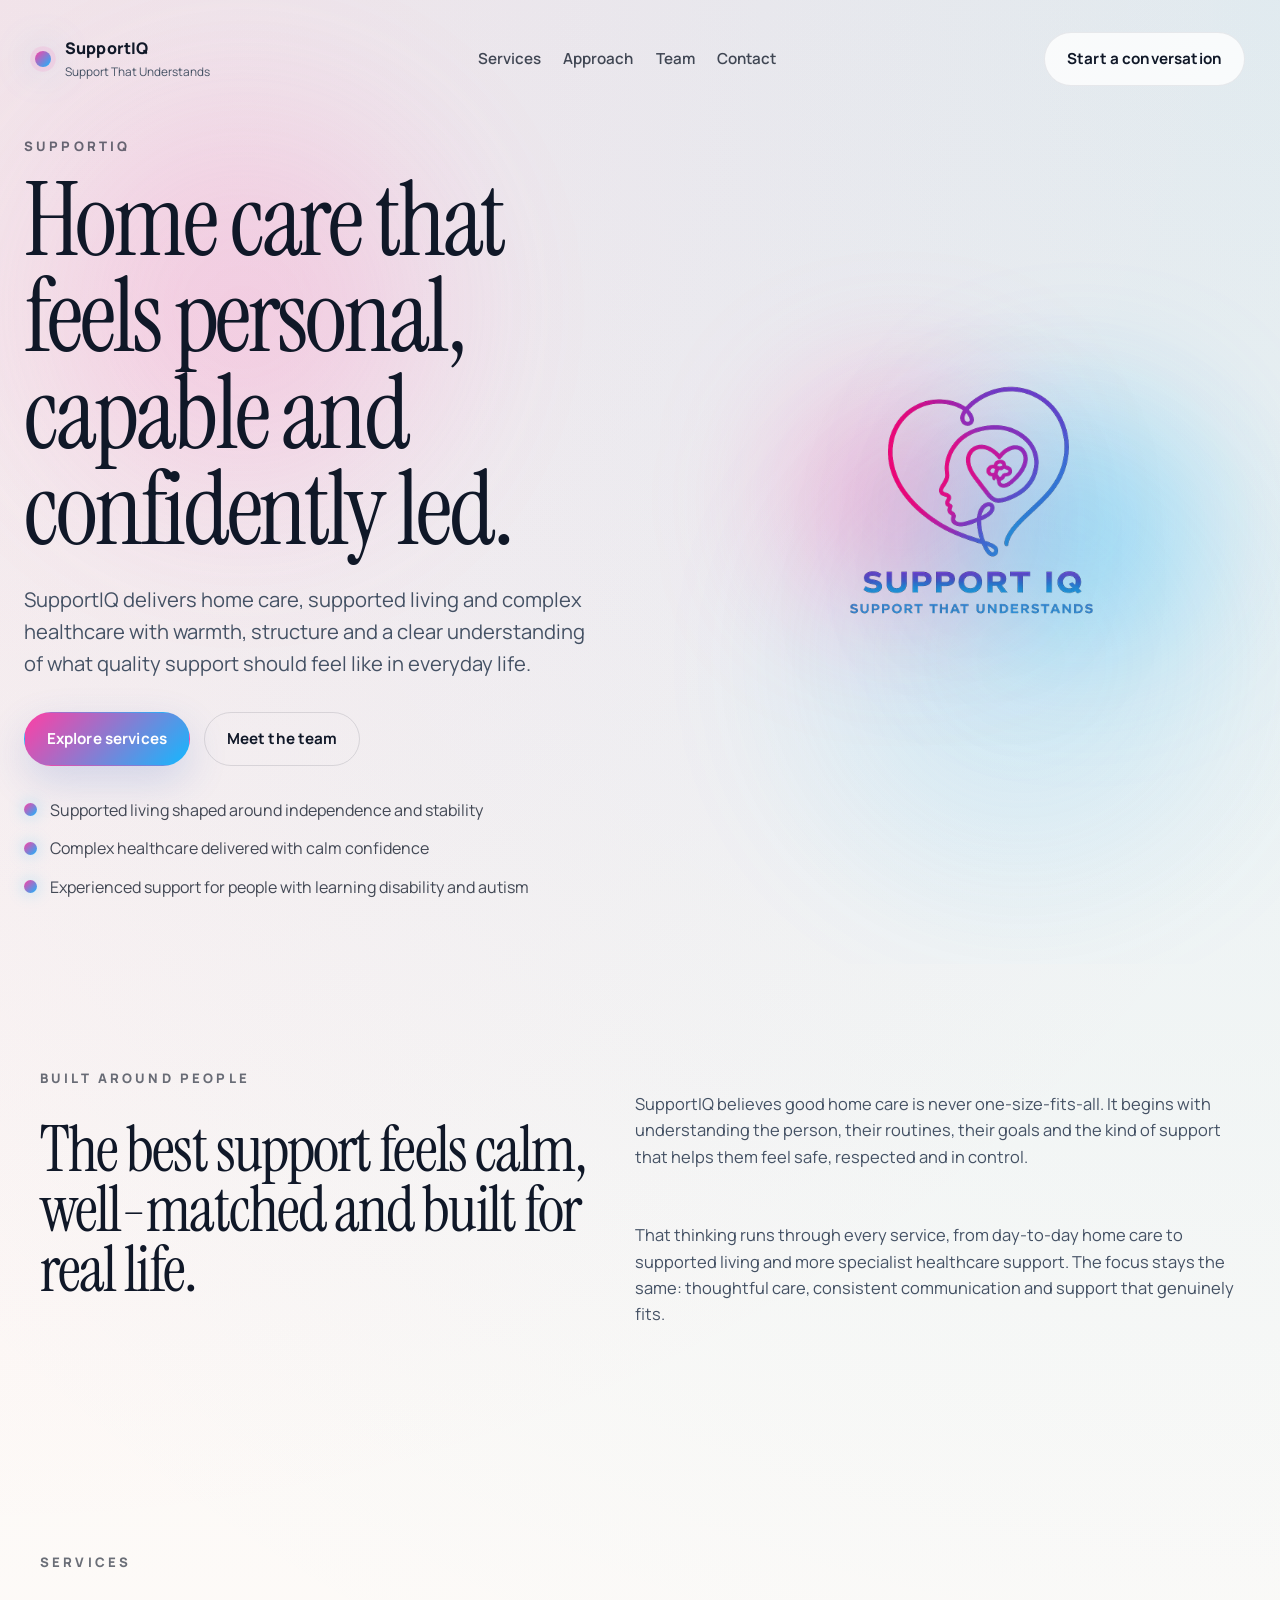
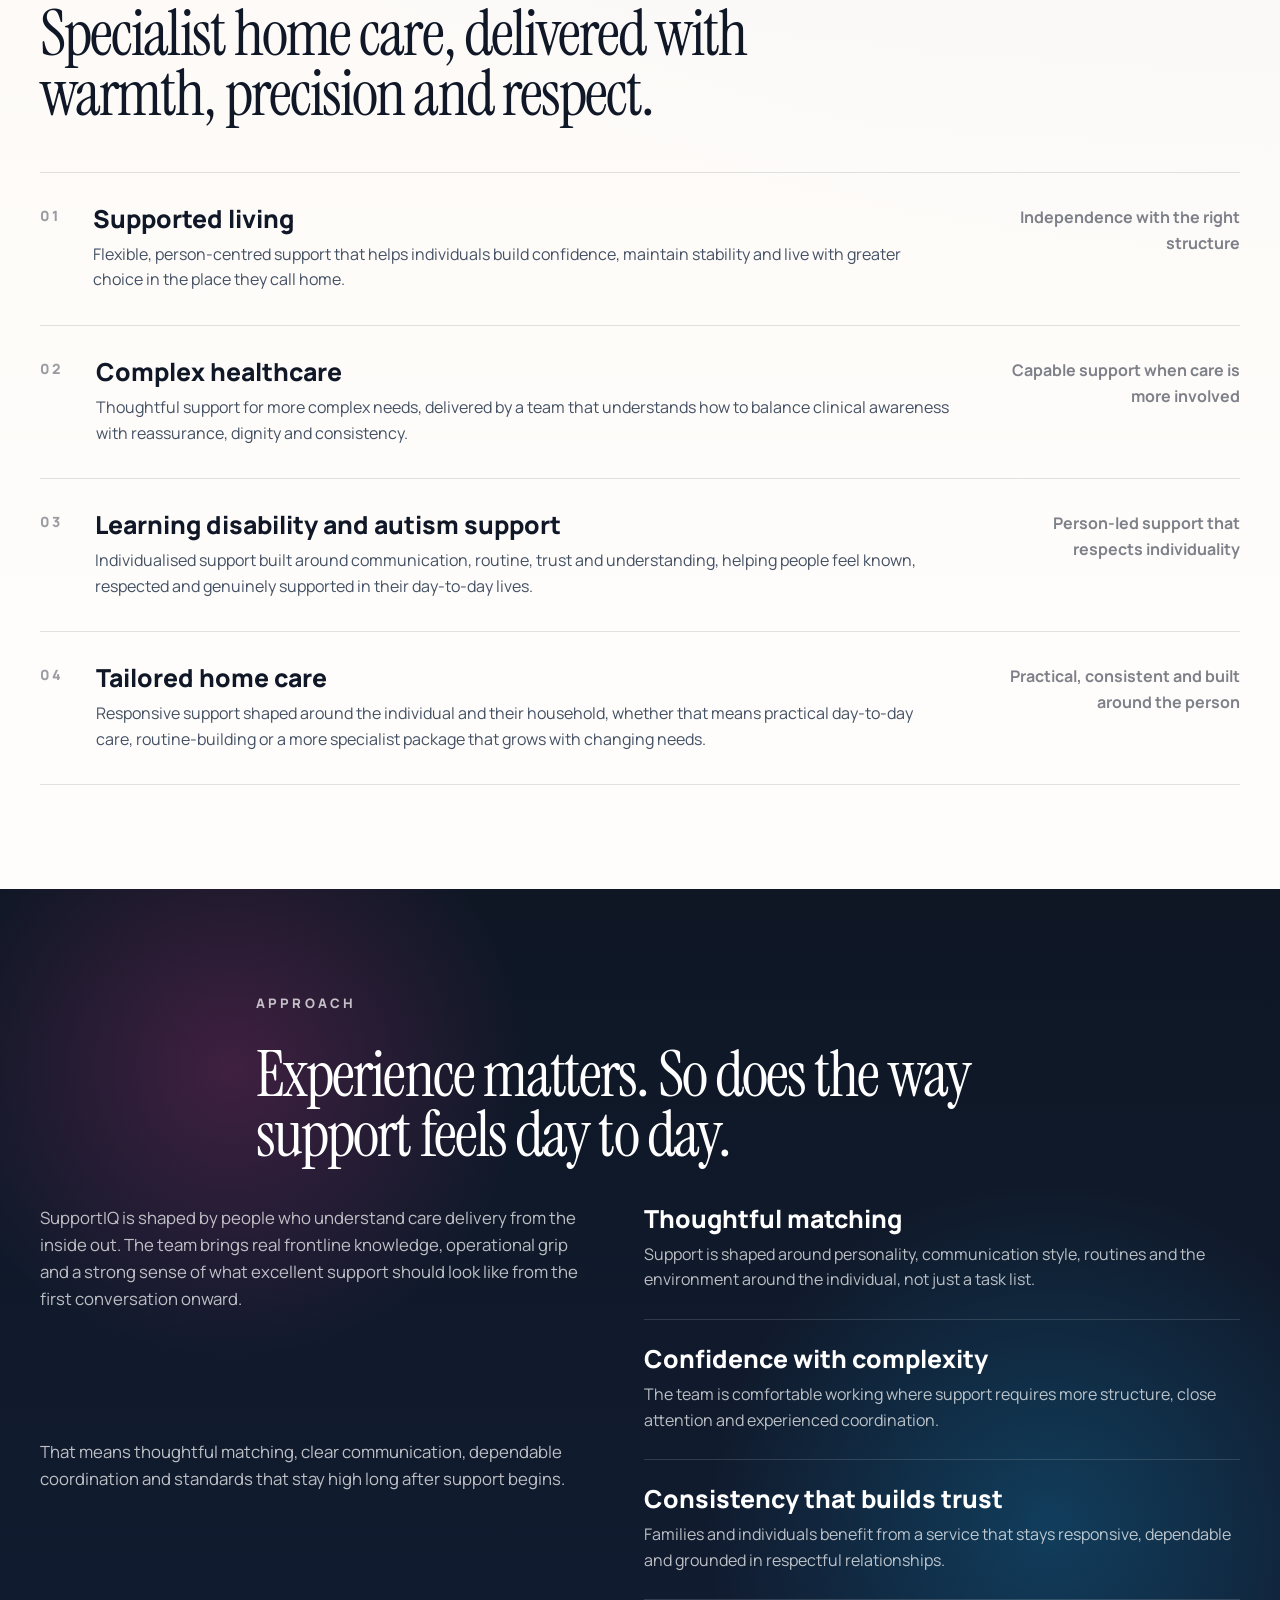
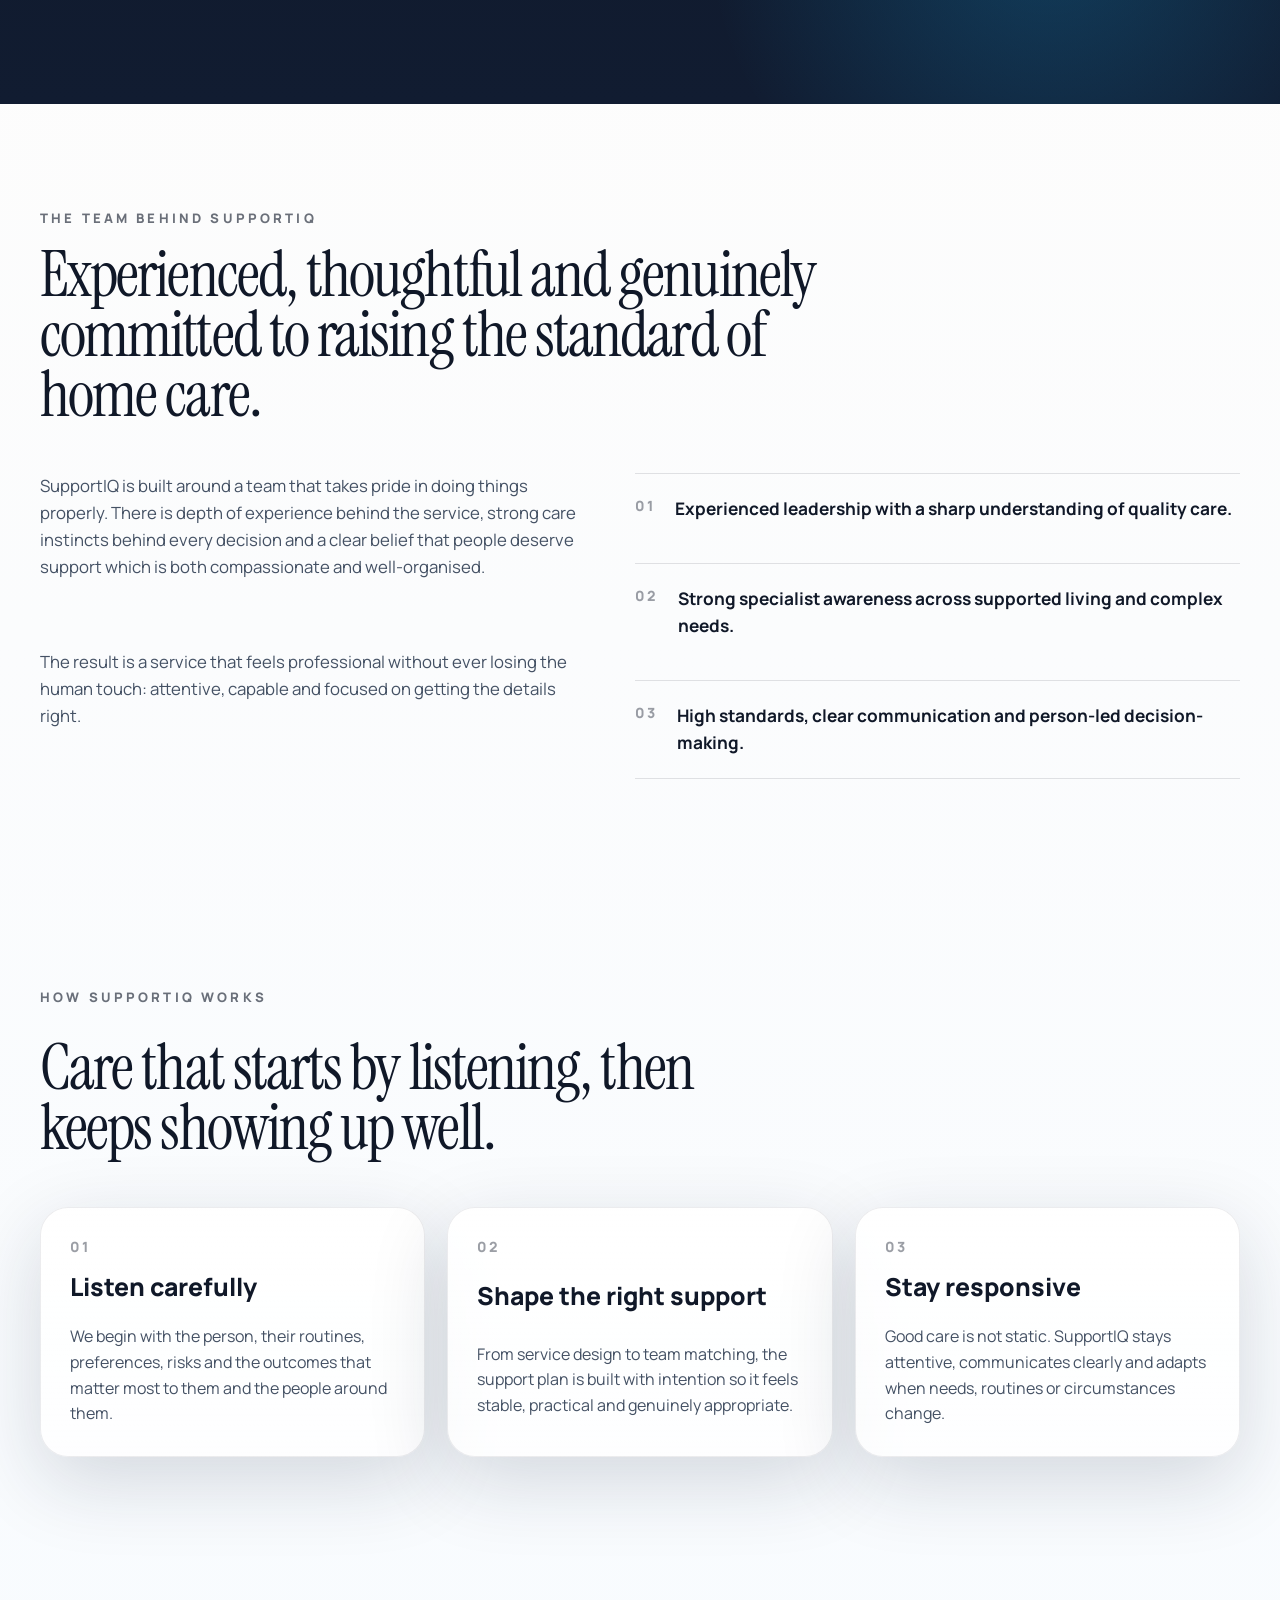
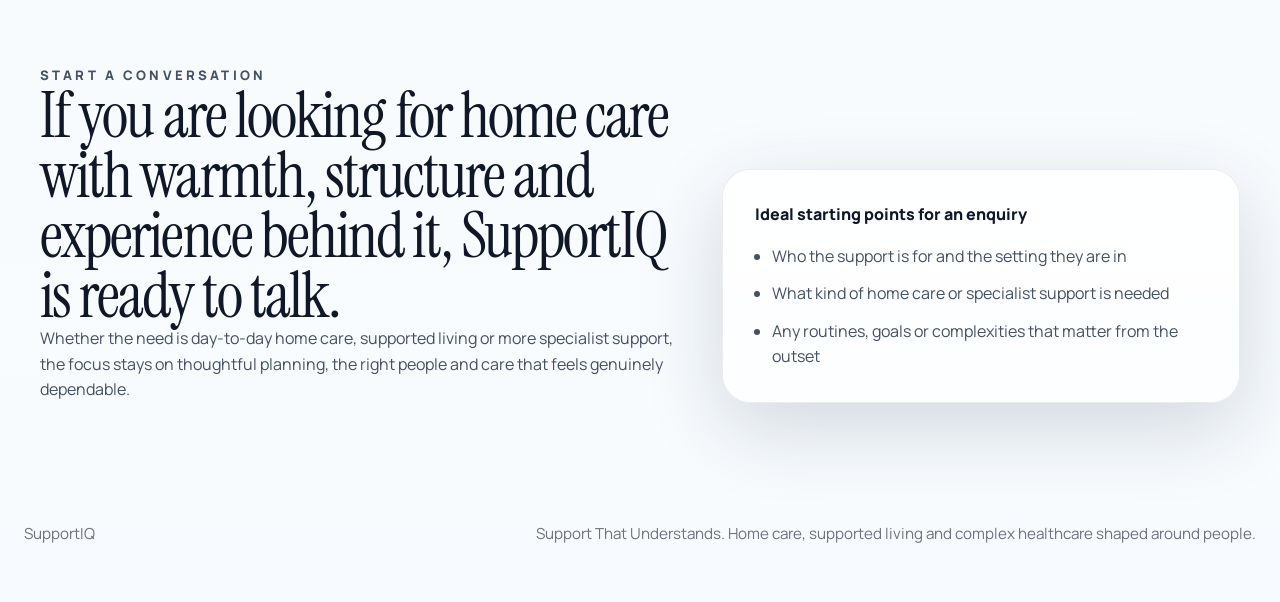
==== commit 13ff5578: "Remove old logo files, update hero logo source, and adjust styles for improved layout" ====
--- a/index.html
+++ b/index.html
@@ -78,7 +78,7 @@
             <div class="hero__logo-wrap">
               <img
                 class="hero__logo"
-                src="assets/supportiq-logo-motto.png"
+                src="assets/supportiq-logo-final.png"
                 alt="SupportIQ logo with the slogan Support That Understands"
               />
             </div>
--- a/styles.css
+++ b/styles.css
@@ -314,46 +314,41 @@
   display: grid;
   justify-items: end;
   align-content: center;
-  padding-block: 0.5rem;
+  padding-block: 0;
 }
 
 .hero__logo-wrap {
   position: relative;
   display: grid;
   place-items: center;
-  width: min(100%, 32rem);
+  width: min(100%, 36rem);
   margin-left: auto;
-  padding: clamp(0.9rem, 1.8vw, 1.2rem);
-  overflow: hidden;
-  border-radius: calc(var(--radius) + 8px);
-  background:
-    radial-gradient(circle at 22% 24%, rgba(255, 63, 164, 0.16), transparent 28%),
-    radial-gradient(circle at 76% 72%, rgba(19, 184, 255, 0.16), transparent 30%),
-    linear-gradient(180deg, #04070d 0%, #0a0e18 100%);
-  border: 1px solid rgba(124, 87, 255, 0.18);
-  box-shadow:
-    inset 0 1px 0 rgba(255, 255, 255, 0.05),
-    0 24px 70px rgba(7, 12, 24, 0.32);
+  padding: 0;
+  overflow: visible;
+  border-radius: 0;
+  background: transparent;
+  border: 0;
+  box-shadow: none;
 }
 
 .hero__logo-wrap::before,
 .hero__logo-wrap::after {
   content: "";
   position: absolute;
-  inset: 10% auto auto 14%;
-  width: 12rem;
-  height: 12rem;
-  border-radius: 50%;
-  background: rgba(255, 63, 164, 0.52);
-  filter: blur(54px);
-  animation: drift 9s ease-in-out infinite;
-}
-
-.hero__logo-wrap::after {
-  inset: auto 8% 12% auto;
+  inset: 17% auto auto 18%;
   width: 13rem;
   height: 13rem;
-  background: rgba(19, 184, 255, 0.48);
+  border-radius: 50%;
+  background: rgba(255, 63, 164, 0.34);
+  filter: blur(70px);
+  animation: drift 9s ease-in-out infinite;
+}
+
+.hero__logo-wrap::after {
+  inset: auto 10% 16% auto;
+  width: 15rem;
+  height: 15rem;
+  background: rgba(19, 184, 255, 0.3);
   animation-duration: 11s;
   animation-direction: reverse;
 }
@@ -364,9 +359,9 @@
   width: 100%;
   height: auto;
   filter:
-    saturate(1.02)
-    contrast(1.03)
-    drop-shadow(0 1.6rem 3.2rem rgba(0, 0, 0, 0.28));
+    saturate(1.04)
+    contrast(1.02)
+    drop-shadow(0 1.75rem 4rem rgba(33, 66, 124, 0.18));
   animation: float 7s ease-in-out infinite;
 }
 
@@ -755,7 +750,7 @@
   }
 
   .hero__logo-wrap {
-    width: min(100%, 30rem);
+    width: min(100%, 31rem);
     margin-left: 0;
   }
 
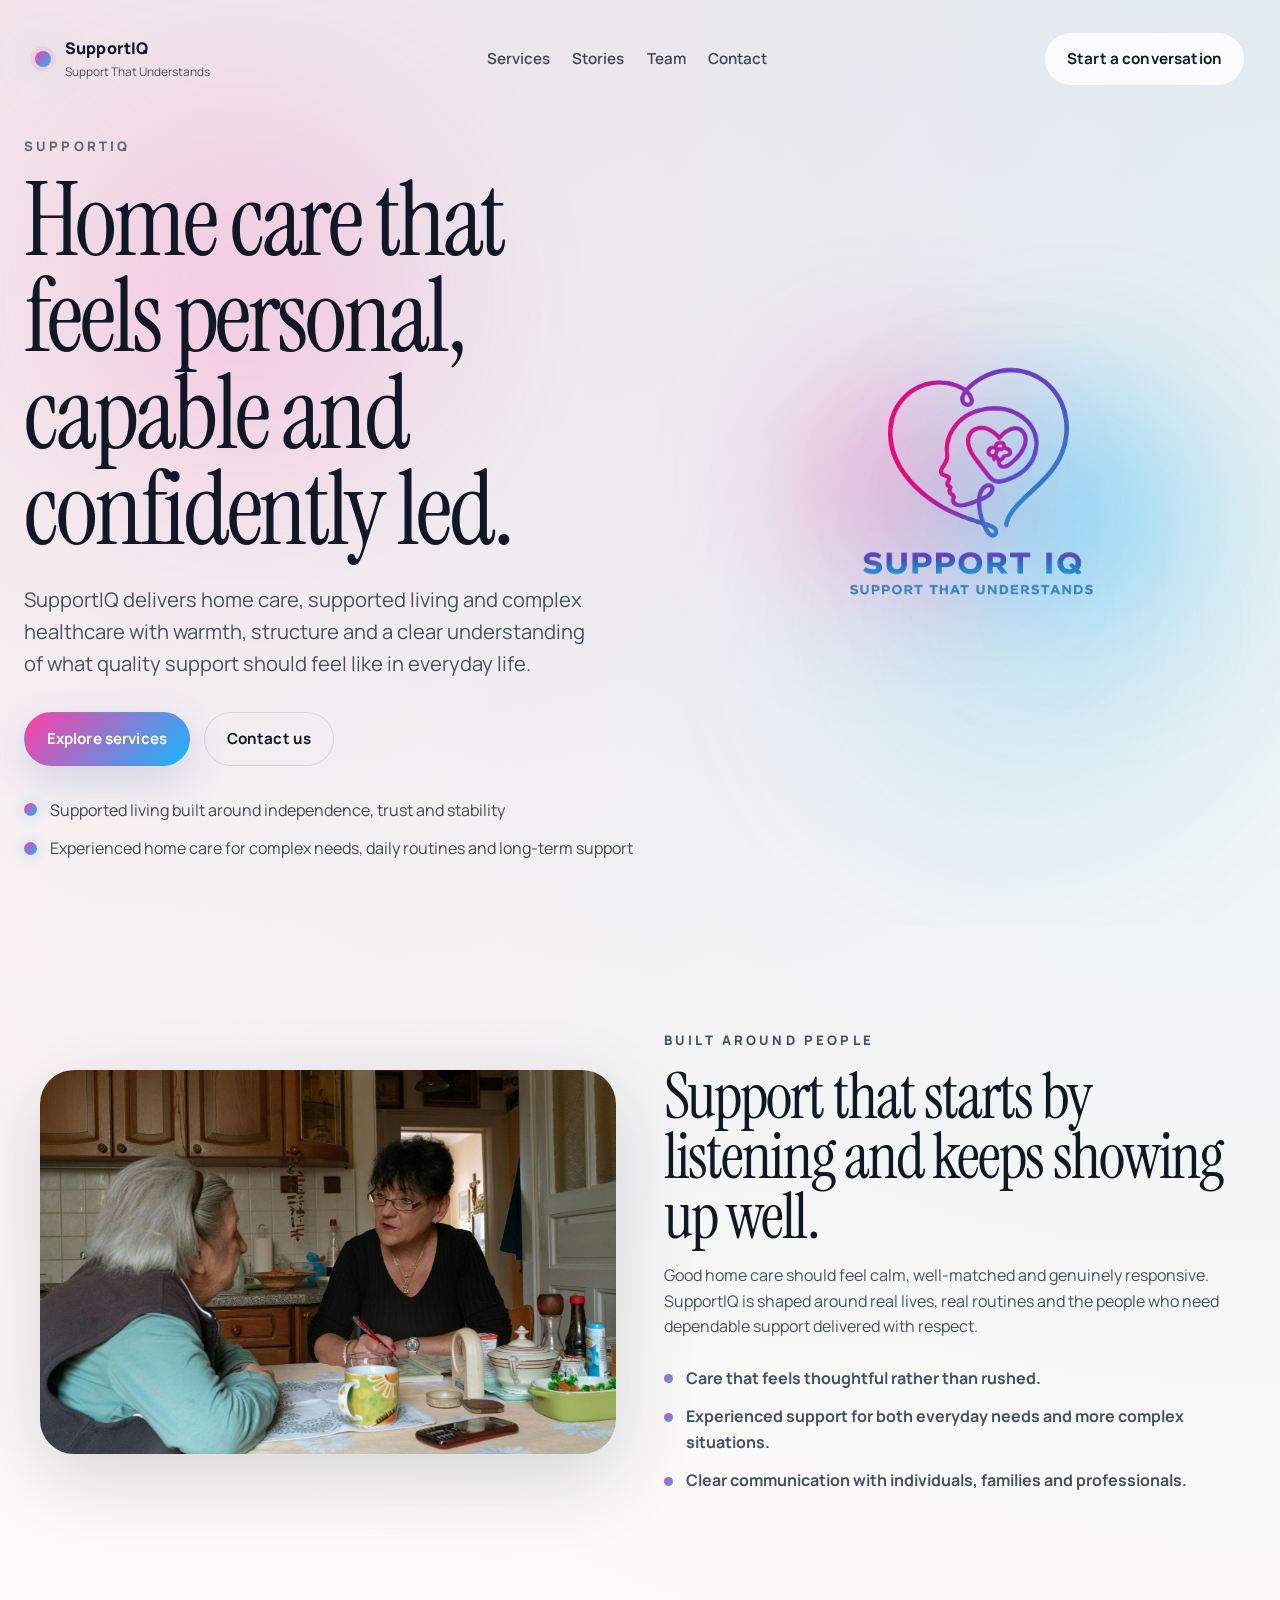
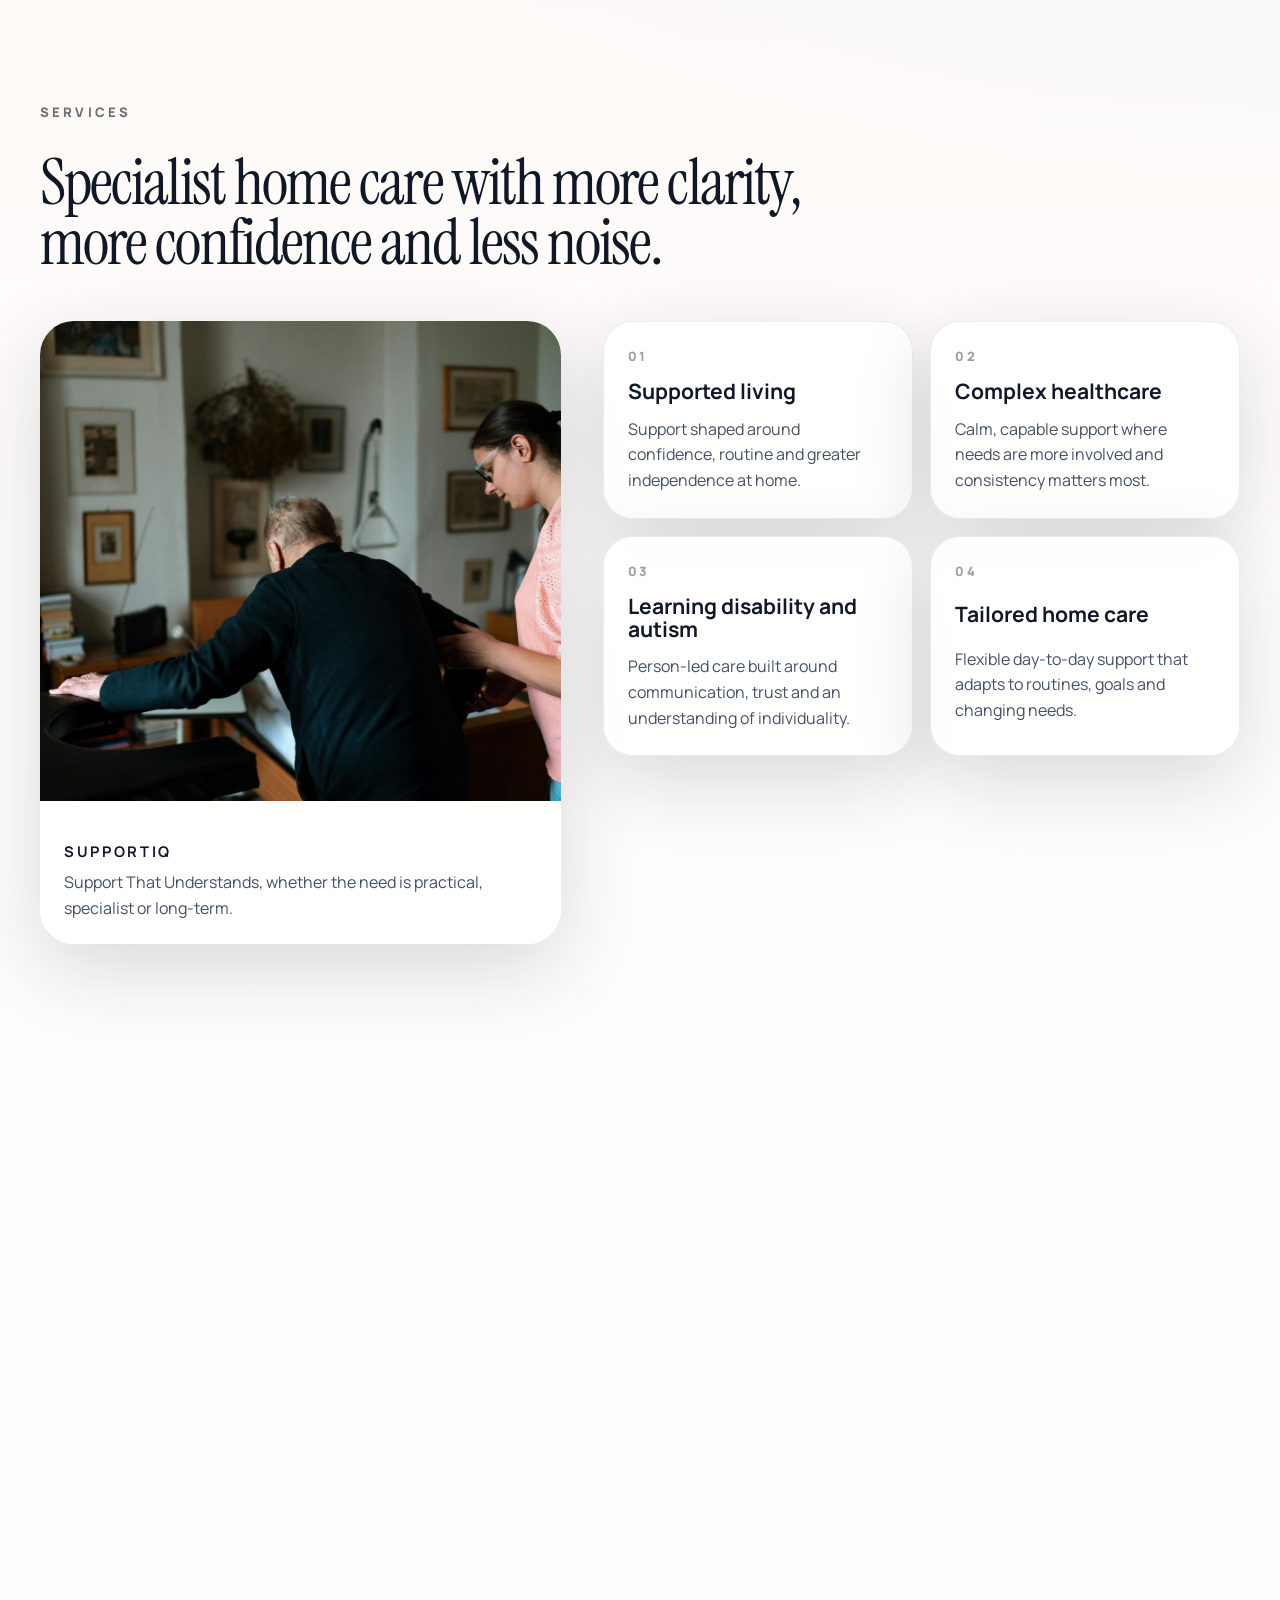
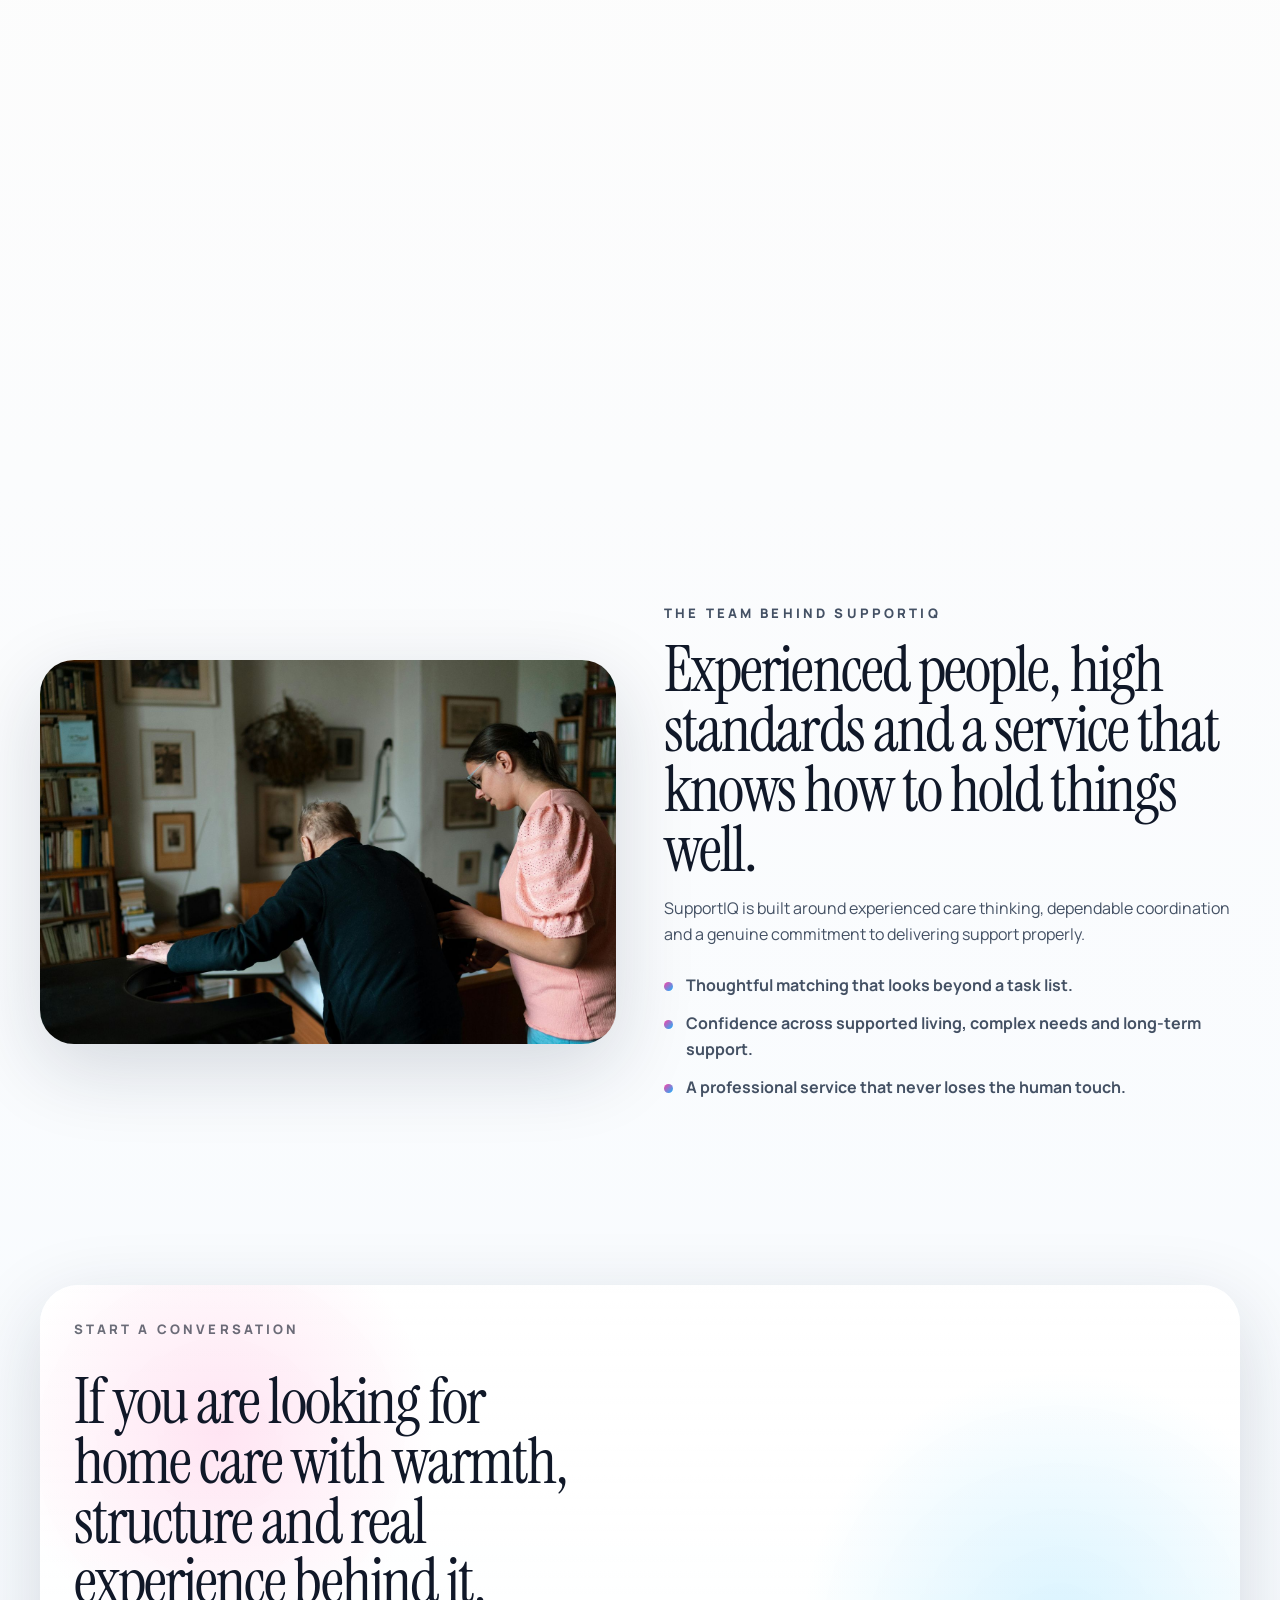
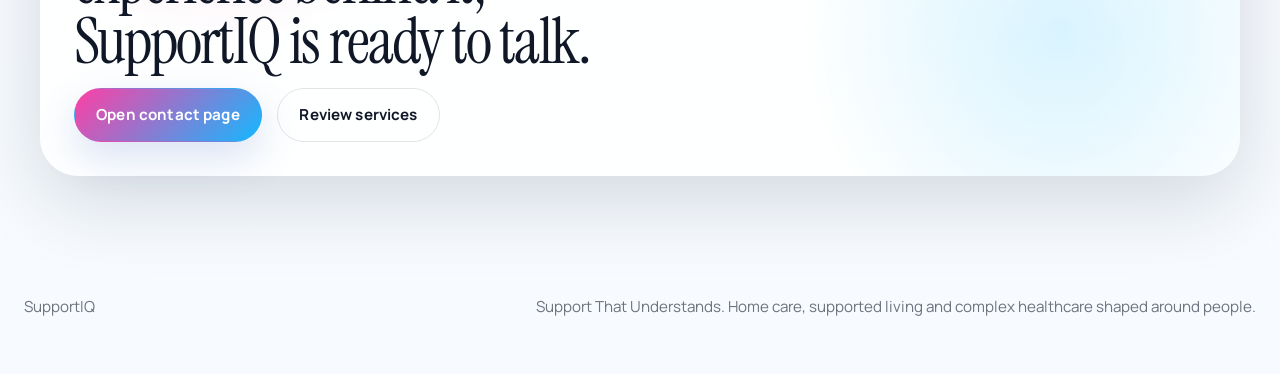
==== commit faddada3: "Add contact page with enquiry form for SupportIQ services" ====
--- a/index.html
+++ b/index.html
@@ -40,12 +40,12 @@
 
       <nav class="site-nav" id="site-nav">
         <a href="#services">Services</a>
-        <a href="#approach">Approach</a>
+        <a href="#stories">Stories</a>
         <a href="#team">Team</a>
-        <a href="#contact">Contact</a>
+        <a href="contact.html">Contact</a>
       </nav>
 
-      <a class="button button--ghost header-cta" href="#contact">Start a conversation</a>
+      <a class="button button--ghost header-cta" href="contact.html">Start a conversation</a>
     </header>
 
     <main id="top">
@@ -64,13 +64,12 @@
 
             <div class="hero__actions">
               <a class="button" href="#services">Explore services</a>
-              <a class="button button--text" href="#team">Meet the team</a>
+              <a class="button button--text" href="contact.html">Contact us</a>
             </div>
 
             <ul class="hero__highlights" aria-label="Core service highlights">
-              <li>Supported living shaped around independence and stability</li>
-              <li>Complex healthcare delivered with calm confidence</li>
-              <li>Experienced support for people with learning disability and autism</li>
+              <li>Supported living built around independence, trust and stability</li>
+              <li>Experienced home care for complex needs, daily routines and long-term support</li>
             </ul>
           </div>
 
@@ -86,232 +85,141 @@
         </div>
       </section>
 
-      <section class="statement section" data-reveal>
-        <div class="section__intro">
-          <p class="eyebrow">Built around people</p>
-          <h2>The best support feels calm, well-matched and built for real life.</h2>
-        </div>
-        <div class="statement__body">
+      <section class="presence section">
+        <div class="presence__media" data-reveal>
+          <img
+            src="assets/care-kitchen.jpg"
+            alt="A care professional having a warm, attentive conversation with an older person at home"
+          />
+        </div>
+
+        <div class="presence__content" data-reveal>
+          <p class="eyebrow">Built Around People</p>
+          <h2>Support that starts by listening and keeps showing up well.</h2>
           <p>
-            SupportIQ believes good home care is never one-size-fits-all. It begins
-            with understanding the person, their routines, their goals and the kind
-            of support that helps them feel safe, respected and in control.
+            Good home care should feel calm, well-matched and genuinely responsive.
+            SupportIQ is shaped around real lives, real routines and the people who
+            need dependable support delivered with respect.
           </p>
-          <p>
-            That thinking runs through every service, from day-to-day home care to
-            supported living and more specialist healthcare support. The focus stays
-            the same: thoughtful care, consistent communication and support that
-            genuinely fits.
-          </p>
+
+          <div class="presence__checks" aria-label="What SupportIQ is known for">
+            <p>Care that feels thoughtful rather than rushed.</p>
+            <p>Experienced support for both everyday needs and more complex situations.</p>
+            <p>Clear communication with individuals, families and professionals.</p>
+          </div>
         </div>
       </section>
 
       <section class="services section" id="services">
         <div class="section__intro" data-reveal>
           <p class="eyebrow">Services</p>
-          <h2>Specialist home care, delivered with warmth, precision and respect.</h2>
-        </div>
-
-        <div class="service-list">
-          <article class="service-row" data-reveal>
-            <span class="service-row__index">01</span>
-            <div class="service-row__content">
+          <h2>Specialist home care with more clarity, more confidence and less noise.</h2>
+        </div>
+
+        <div class="services__layout">
+          <div class="services__media" data-reveal>
+            <img
+              class="services__media-main"
+              src="assets/care-support.jpg"
+              alt="A care professional supporting an older person with mobility at home"
+            />
+            <div class="services__media-note">
+              <strong>SupportIQ</strong>
+              <p>Support That Understands, whether the need is practical, specialist or long-term.</p>
+            </div>
+          </div>
+
+          <div class="services__cards">
+            <article class="service-card" data-reveal>
+              <span>01</span>
               <h3>Supported living</h3>
-              <p>
-                Flexible, person-centred support that helps individuals build
-                confidence, maintain stability and live with greater choice in the
-                place they call home.
-              </p>
-            </div>
-            <p class="service-row__tag">Independence with the right structure</p>
+              <p>Support shaped around confidence, routine and greater independence at home.</p>
+            </article>
+
+            <article class="service-card" data-reveal>
+              <span>02</span>
+              <h3>Complex healthcare</h3>
+              <p>Calm, capable support where needs are more involved and consistency matters most.</p>
+            </article>
+
+            <article class="service-card" data-reveal>
+              <span>03</span>
+              <h3>Learning disability and autism</h3>
+              <p>Person-led care built around communication, trust and an understanding of individuality.</p>
+            </article>
+
+            <article class="service-card" data-reveal>
+              <span>04</span>
+              <h3>Tailored home care</h3>
+              <p>Flexible day-to-day support that adapts to routines, goals and changing needs.</p>
+            </article>
+          </div>
+        </div>
+      </section>
+
+      <section class="stories section" id="stories">
+        <div class="section__intro" data-reveal>
+          <p class="eyebrow">What It Feels Like</p>
+          <h2>Care should feel steady, familiar and genuinely human.</h2>
+        </div>
+
+        <div class="stories__grid">
+          <article class="story-card" data-reveal>
+            <img
+              src="assets/care-companionship.jpg"
+              alt="A support worker sitting alongside an older woman in conversation"
+            />
+            <div class="story-card__body">
+              <h3>Presence that puts people at ease</h3>
+              <p>SupportIQ values reassurance, patience and the kind of consistency that helps trust grow naturally.</p>
+            </div>
           </article>
 
-          <article class="service-row" data-reveal>
-            <span class="service-row__index">02</span>
-            <div class="service-row__content">
-              <h3>Complex healthcare</h3>
-              <p>
-                Thoughtful support for more complex needs, delivered by a team that
-                understands how to balance clinical awareness with reassurance,
-                dignity and consistency.
-              </p>
-            </div>
-            <p class="service-row__tag">Capable support when care is more involved</p>
+          <article class="story-card" data-reveal>
+            <img
+              src="assets/care-kitchen.jpg"
+              alt="An attentive discussion taking place around a kitchen table at home"
+            />
+            <div class="story-card__body">
+              <h3>Conversations that stay person-led</h3>
+              <p>Whether support is simple or specialist, the focus stays on what works best for the individual.</p>
+            </div>
           </article>
-
-          <article class="service-row" data-reveal>
-            <span class="service-row__index">03</span>
-            <div class="service-row__content">
-              <h3>Learning disability and autism support</h3>
-              <p>
-                Individualised support built around communication, routine, trust and
-                understanding, helping people feel known, respected and genuinely
-                supported in their day-to-day lives.
-              </p>
-            </div>
-            <p class="service-row__tag">Person-led support that respects individuality</p>
-          </article>
-
-          <article class="service-row" data-reveal>
-            <span class="service-row__index">04</span>
-            <div class="service-row__content">
-              <h3>Tailored home care</h3>
-              <p>
-                Responsive support shaped around the individual and their household,
-                whether that means practical day-to-day care, routine-building or a
-                more specialist package that grows with changing needs.
-              </p>
-            </div>
-            <p class="service-row__tag">Practical, consistent and built around the person</p>
-          </article>
-        </div>
-      </section>
-
-      <section class="approach section section--dark" id="approach">
-        <div class="section__intro" data-reveal>
-          <p class="eyebrow">Approach</p>
-          <h2>Experience matters. So does the way support feels day to day.</h2>
-        </div>
-
-        <div class="approach__grid">
-          <div class="approach__lead" data-reveal>
-            <p>
-              SupportIQ is shaped by people who understand care delivery from the
-              inside out. The team brings real frontline knowledge, operational grip
-              and a strong sense of what excellent support should look like from the
-              first conversation onward.
-            </p>
-            <p>
-              That means thoughtful matching, clear communication, dependable
-              coordination and standards that stay high long after support begins.
-            </p>
-          </div>
-
-          <div class="approach__points">
-            <article class="approach-point" data-reveal>
-              <h3>Thoughtful matching</h3>
-              <p>
-                Support is shaped around personality, communication style, routines
-                and the environment around the individual, not just a task list.
-              </p>
-            </article>
-
-            <article class="approach-point" data-reveal>
-              <h3>Confidence with complexity</h3>
-              <p>
-                The team is comfortable working where support requires more structure,
-                close attention and experienced coordination.
-              </p>
-            </article>
-
-            <article class="approach-point" data-reveal>
-              <h3>Consistency that builds trust</h3>
-              <p>
-                Families and individuals benefit from a service that stays responsive,
-                dependable and grounded in respectful relationships.
-              </p>
-            </article>
-          </div>
         </div>
       </section>
 
       <section class="team section" id="team">
-        <div class="team__heading" data-reveal>
-          <p class="eyebrow">The team behind SupportIQ</p>
-          <h2>
-            Experienced, thoughtful and genuinely committed to raising the standard
-            of home care.
-          </h2>
-        </div>
-
-        <div class="team__grid">
-          <div class="team__copy" data-reveal>
-            <p>
-              SupportIQ is built around a team that takes pride in doing things
-              properly. There is depth of experience behind the service, strong care
-              instincts behind every decision and a clear belief that people deserve
-              support which is both compassionate and well-organised.
-            </p>
-            <p>
-              The result is a service that feels professional without ever losing the
-              human touch: attentive, capable and focused on getting the details right.
-            </p>
-          </div>
-
-          <div class="team__list" data-reveal>
-            <div class="team__item">
-              <span>01</span>
-              <p>Experienced leadership with a sharp understanding of quality care.</p>
-            </div>
-            <div class="team__item">
-              <span>02</span>
-              <p>Strong specialist awareness across supported living and complex needs.</p>
-            </div>
-            <div class="team__item">
-              <span>03</span>
-              <p>High standards, clear communication and person-led decision-making.</p>
-            </div>
-          </div>
-        </div>
-      </section>
-
-      <section class="journey section">
-        <div class="section__intro" data-reveal>
-          <p class="eyebrow">How SupportIQ works</p>
-          <h2>Care that starts by listening, then keeps showing up well.</h2>
-        </div>
-
-        <div class="journey__steps">
-          <article class="journey-step" data-reveal>
-            <span>01</span>
-            <h3>Listen carefully</h3>
-            <p>
-              We begin with the person, their routines, preferences, risks and the
-              outcomes that matter most to them and the people around them.
-            </p>
-          </article>
-
-          <article class="journey-step" data-reveal>
-            <span>02</span>
-            <h3>Shape the right support</h3>
-            <p>
-              From service design to team matching, the support plan is built with
-              intention so it feels stable, practical and genuinely appropriate.
-            </p>
-          </article>
-
-          <article class="journey-step" data-reveal>
-            <span>03</span>
-            <h3>Stay responsive</h3>
-            <p>
-              Good care is not static. SupportIQ stays attentive, communicates
-              clearly and adapts when needs, routines or circumstances change.
-            </p>
-          </article>
-        </div>
-      </section>
-
-      <section class="contact section" id="contact">
-        <div class="contact__panel" data-reveal>
-          <p class="eyebrow">Start a conversation</p>
-          <h2>
-            If you are looking for home care with warmth, structure and experience
-            behind it, SupportIQ is ready to talk.
-          </h2>
+        <div class="team__image" data-reveal>
+          <img
+            src="assets/care-support.jpg"
+            alt="A care worker helping an older person move safely through the home"
+          />
+        </div>
+
+        <div class="team__content" data-reveal>
+          <p class="eyebrow">The Team Behind SupportIQ</p>
+          <h2>Experienced people, high standards and a service that knows how to hold things well.</h2>
           <p>
-            Whether the need is day-to-day home care, supported living or more
-            specialist support, the focus stays on thoughtful planning, the right
-            people and care that feels genuinely dependable.
+            SupportIQ is built around experienced care thinking, dependable coordination
+            and a genuine commitment to delivering support properly.
           </p>
-        </div>
-
-        <div class="contact__details" data-reveal>
-          <p>Ideal starting points for an enquiry</p>
-          <ul>
-            <li>Who the support is for and the setting they are in</li>
-            <li>What kind of home care or specialist support is needed</li>
-            <li>Any routines, goals or complexities that matter from the outset</li>
-          </ul>
+
+          <div class="team__points">
+            <p>Thoughtful matching that looks beyond a task list.</p>
+            <p>Confidence across supported living, complex needs and long-term support.</p>
+            <p>A professional service that never loses the human touch.</p>
+          </div>
+        </div>
+      </section>
+
+      <section class="cta-band section">
+        <div class="cta-band__content" data-reveal>
+          <p class="eyebrow">Start A Conversation</p>
+          <h2>If you are looking for home care with warmth, structure and real experience behind it, SupportIQ is ready to talk.</h2>
+          <div class="cta-band__actions">
+            <a class="button" href="contact.html">Open contact page</a>
+            <a class="button button--text" href="#services">Review services</a>
+          </div>
         </div>
       </section>
     </main>
--- a/styles.css
+++ b/styles.css
@@ -655,6 +655,381 @@
   padding: 0 0 2.5rem;
   color: rgba(16, 24, 40, 0.6);
   font-size: 0.95rem;
+}
+
+.presence,
+.team {
+  display: grid;
+  grid-template-columns: minmax(0, 1fr) minmax(0, 1fr);
+  gap: 2rem 3rem;
+  align-items: center;
+}
+
+.presence__media,
+.team__image,
+.story-card,
+.services__media,
+.contact-page__photo,
+.contact-page__aside {
+  border-radius: calc(var(--radius) + 6px);
+  overflow: hidden;
+  box-shadow: var(--shadow);
+}
+
+.presence__media img,
+.team__image img,
+.story-card img,
+.services__media-main,
+.contact-page__photo img {
+  width: 100%;
+  height: 100%;
+  object-fit: cover;
+}
+
+.presence__content,
+.team__content {
+  display: grid;
+  gap: 1rem;
+}
+
+.presence__content p,
+.team__content p {
+  margin: 0;
+  color: var(--ink-soft);
+}
+
+.presence__checks,
+.team__points {
+  display: grid;
+  gap: 0.8rem;
+  margin-top: 0.6rem;
+}
+
+.presence__checks p,
+.team__points p {
+  position: relative;
+  padding-left: 1.35rem;
+  font-weight: 700;
+}
+
+.presence__checks p::before,
+.team__points p::before {
+  content: "";
+  position: absolute;
+  left: 0;
+  top: 0.55rem;
+  width: 0.55rem;
+  height: 0.55rem;
+  border-radius: 999px;
+  background: linear-gradient(135deg, var(--pink), var(--cyan));
+}
+
+.services__layout {
+  display: grid;
+  grid-template-columns: minmax(300px, 0.9fr) minmax(0, 1.1fr);
+  gap: 2rem 2.6rem;
+  margin-top: 3rem;
+  align-items: start;
+}
+
+.services__media {
+  position: sticky;
+  top: 6.5rem;
+  display: grid;
+  gap: 1rem;
+  background: rgba(255, 255, 255, 0.68);
+}
+
+.services__media-main {
+  min-height: 30rem;
+}
+
+.services__media-note {
+  padding: 1.4rem 1.5rem;
+  background:
+    linear-gradient(180deg, rgba(255, 255, 255, 0.94), rgba(255, 255, 255, 0.8));
+}
+
+.services__media-note strong,
+.services__media-note p {
+  display: block;
+}
+
+.services__media-note strong {
+  margin-bottom: 0.45rem;
+  font-size: 0.92rem;
+  letter-spacing: 0.18em;
+  text-transform: uppercase;
+}
+
+.services__media-note p {
+  margin: 0;
+  color: var(--ink-soft);
+}
+
+.services__cards {
+  display: grid;
+  grid-template-columns: repeat(2, minmax(0, 1fr));
+  gap: 1.1rem;
+}
+
+.service-card,
+.contact-form-card,
+.contact-page__aside {
+  border: 1px solid rgba(16, 24, 40, 0.08);
+  border-radius: calc(var(--radius) + 2px);
+  background:
+    linear-gradient(180deg, rgba(255, 255, 255, 0.92), rgba(255, 255, 255, 0.76));
+  box-shadow: var(--shadow);
+}
+
+.service-card {
+  display: grid;
+  gap: 0.85rem;
+  min-height: 100%;
+  padding: 1.5rem;
+}
+
+.service-card span {
+  font-size: 0.8rem;
+  font-weight: 800;
+  letter-spacing: 0.18em;
+  color: rgba(16, 24, 40, 0.42);
+}
+
+.service-card h3 {
+  margin: 0;
+  font-size: 1.32rem;
+  line-height: 1.08;
+}
+
+.service-card p {
+  margin: 0;
+  color: var(--ink-soft);
+}
+
+.stories__grid {
+  display: grid;
+  grid-template-columns: repeat(2, minmax(0, 1fr));
+  gap: 1.4rem;
+  margin-top: 3rem;
+}
+
+.story-card {
+  background: rgba(255, 255, 255, 0.74);
+}
+
+.story-card img {
+  aspect-ratio: 1.2 / 1;
+}
+
+.story-card__body {
+  display: grid;
+  gap: 0.65rem;
+  padding: 1.4rem 1.45rem 1.55rem;
+}
+
+.story-card__body h3 {
+  margin: 0;
+  font-size: 1.36rem;
+  line-height: 1.08;
+}
+
+.story-card__body p {
+  margin: 0;
+  color: var(--ink-soft);
+}
+
+.cta-band {
+  padding-top: 5rem;
+}
+
+.cta-band__content {
+  display: grid;
+  gap: 1rem;
+  padding: 2.1rem;
+  border-radius: calc(var(--radius) + 10px);
+  background:
+    radial-gradient(circle at 15% 30%, rgba(255, 63, 164, 0.14), transparent 20%),
+    radial-gradient(circle at 85% 70%, rgba(19, 184, 255, 0.16), transparent 24%),
+    linear-gradient(180deg, rgba(255, 255, 255, 0.94), rgba(255, 255, 255, 0.82));
+  box-shadow: var(--shadow);
+}
+
+.cta-band__content h2,
+.contact-page__hero h1 {
+  max-width: 18ch;
+}
+
+.cta-band__actions {
+  display: flex;
+  flex-wrap: wrap;
+  gap: 0.9rem;
+}
+
+.page-hero {
+  padding-top: 8.4rem;
+  padding-bottom: 3rem;
+}
+
+.page-hero__grid {
+  display: grid;
+  grid-template-columns: minmax(0, 0.9fr) minmax(300px, 1.1fr);
+  gap: 2rem 3rem;
+  width: min(1320px, calc(100vw - 3rem));
+  margin: 0 auto;
+  align-items: center;
+}
+
+.contact-page__hero {
+  display: grid;
+  gap: 1rem;
+}
+
+.contact-page__hero h1 {
+  margin: 0;
+  font-family: "Instrument Serif", serif;
+  font-size: clamp(3.1rem, 7vw, 5.8rem);
+  font-weight: 400;
+  line-height: 0.94;
+  letter-spacing: -0.03em;
+}
+
+.contact-page__hero p,
+.contact-page__aside p,
+.contact-form-card p {
+  margin: 0;
+  color: var(--ink-soft);
+}
+
+.contact-page__photo img {
+  aspect-ratio: 1.08 / 1;
+}
+
+.contact-shell {
+  display: grid;
+  grid-template-columns: minmax(0, 1.1fr) minmax(280px, 0.75fr);
+  gap: 2rem;
+  align-items: start;
+}
+
+.contact-form-card {
+  padding: 1.7rem;
+}
+
+.contact-form-card__intro {
+  display: grid;
+  gap: 0.7rem;
+  margin-bottom: 1.4rem;
+}
+
+.contact-form-card h2 {
+  margin: 0;
+  font-size: clamp(2rem, 4vw, 3rem);
+}
+
+.contact-form {
+  display: grid;
+  gap: 1rem;
+}
+
+.contact-form__grid {
+  display: grid;
+  grid-template-columns: repeat(2, minmax(0, 1fr));
+  gap: 1rem;
+}
+
+.field {
+  display: grid;
+  gap: 0.45rem;
+}
+
+.field--full {
+  grid-column: 1 / -1;
+}
+
+.field label,
+.checkbox {
+  font-size: 0.92rem;
+  font-weight: 700;
+}
+
+.field input,
+.field select,
+.field textarea {
+  width: 100%;
+  padding: 0.95rem 1rem;
+  border: 1px solid rgba(16, 24, 40, 0.12);
+  border-radius: 1rem;
+  background: rgba(255, 255, 255, 0.96);
+  color: var(--ink);
+}
+
+.field textarea {
+  min-height: 9rem;
+  resize: vertical;
+}
+
+.field input:focus,
+.field select:focus,
+.field textarea:focus {
+  outline: 2px solid rgba(19, 184, 255, 0.28);
+  border-color: rgba(19, 184, 255, 0.65);
+}
+
+.checkbox {
+  display: flex;
+  align-items: flex-start;
+  gap: 0.75rem;
+  color: var(--ink-soft);
+}
+
+.checkbox input {
+  margin-top: 0.2rem;
+}
+
+.contact-form__actions {
+  display: flex;
+  align-items: center;
+  gap: 1rem;
+}
+
+.form-status {
+  min-height: 1.3rem;
+  margin: 0;
+  font-size: 0.95rem;
+  color: var(--ink-soft);
+}
+
+.form-status.is-error {
+  color: #b42318;
+}
+
+.form-status.is-success {
+  color: #027a48;
+}
+
+.contact-page__aside {
+  display: grid;
+  gap: 1.2rem;
+  padding: 1.6rem;
+}
+
+.contact-page__aside h3 {
+  margin: 0;
+  font-size: 1.2rem;
+}
+
+.contact-page__aside ul {
+  display: grid;
+  gap: 0.8rem;
+  margin: 0;
+  padding-left: 1.2rem;
+  color: var(--ink-soft);
+}
+
+.contact-page__aside small {
+  color: rgba(16, 24, 40, 0.56);
 }
 
 [data-reveal] {
@@ -732,9 +1107,11 @@
   }
 
   .hero__grid,
+  .page-hero__grid,
   .statement,
+  .presence,
   .approach__grid,
-  .team__grid,
+  .team,
   .contact {
     grid-template-columns: 1fr;
   }
@@ -752,6 +1129,23 @@
   .hero__logo-wrap {
     width: min(100%, 31rem);
     margin-left: 0;
+  }
+
+  .services__layout,
+  .contact-shell {
+    grid-template-columns: 1fr;
+  }
+
+  .services__media {
+    position: static;
+  }
+
+  .services__media-main {
+    min-height: 22rem;
+  }
+
+  .stories__grid {
+    grid-template-columns: 1fr;
   }
 
   .service-row {
@@ -778,13 +1172,44 @@
     width: calc(100vw - 1rem);
     margin-top: 0.5rem;
     padding: 0.85rem 1rem;
+    grid-template-columns: minmax(0, 1fr) auto;
+  }
+
+  .brand {
+    min-width: 0;
+    gap: 0.75rem;
+  }
+
+  .brand__text strong {
+    font-size: 0.95rem;
   }
 
   .brand__text span {
-    display: none;
+    display: block;
+    font-size: 0.67rem;
+    white-space: nowrap;
+    overflow: hidden;
+    text-overflow: ellipsis;
+  }
+
+  .menu-toggle {
+    width: 3.15rem;
+    height: 3.15rem;
+    background: rgba(255, 255, 255, 0.84);
+    box-shadow: 0 12px 30px rgba(27, 43, 72, 0.08);
+  }
+
+  .site-nav {
+    left: 0;
+    right: 0;
+    top: calc(100% + 0.55rem);
+    min-width: 0;
+    padding: 1rem 1.15rem 1.1rem;
+    justify-items: start;
   }
 
   .hero__grid,
+  .page-hero__grid,
   .section,
   .section--dark .section__intro,
   .approach__grid,
@@ -793,27 +1218,114 @@
   }
 
   .hero__grid {
-    gap: 1.5rem;
+    gap: 1rem;
+  }
+
+  .hero {
+    padding-top: 6.6rem;
+    padding-bottom: 3rem;
   }
 
   .hero__visual {
+    order: -1;
+    justify-items: center;
     padding-block: 0;
   }
 
   .hero__logo-wrap {
+    width: min(100%, 17.5rem);
+    margin: 0 auto;
+  }
+
+  .hero__logo-wrap::before,
+  .hero__logo-wrap::after {
+    filter: blur(52px);
+  }
+
+  .hero__logo-wrap::before {
+    inset: 18% auto auto 16%;
+    width: 7rem;
+    height: 7rem;
+  }
+
+  .hero__logo-wrap::after {
+    inset: auto 12% 16% auto;
+    width: 8rem;
+    height: 8rem;
+  }
+
+  .hero__content {
+    max-width: none;
+  }
+
+  .hero h1 {
+    max-width: 10.5ch;
+    font-size: clamp(2.95rem, 15vw, 4.25rem);
+    line-height: 0.92;
+  }
+
+  .hero__lede {
+    max-width: none;
+    margin-top: 1.2rem;
+    font-size: 1rem;
+  }
+
+  .hero__actions {
+    display: grid;
+    grid-template-columns: 1fr;
+    gap: 0.75rem;
+    margin-top: 1.6rem;
+  }
+
+  .hero__actions .button {
     width: 100%;
+  }
+
+  .hero__highlights {
+    gap: 0.9rem;
+    margin-top: 1.5rem;
+  }
+
+  .hero__highlights li {
+    max-width: none;
+    font-size: 0.98rem;
   }
 
   .section {
     padding: 4.5rem 0;
   }
 
+  .section h2 {
+    font-size: clamp(2.25rem, 11vw, 3rem);
+    line-height: 0.96;
+  }
+
   .section--dark .section__intro {
     padding-top: 4.5rem;
   }
 
   .approach__grid {
     padding-bottom: 4.5rem;
+  }
+
+  .statement {
+    gap: 1.5rem;
+  }
+
+  .presence,
+  .team {
+    gap: 1.5rem;
+  }
+
+  .services__cards,
+  .contact-form__grid {
+    grid-template-columns: 1fr;
+  }
+
+  .statement__body,
+  .approach__lead,
+  .team__copy {
+    font-size: 0.98rem;
   }
 
   .service-row,
@@ -821,9 +1333,37 @@
     gap: 1rem;
   }
 
+  .service-row {
+    padding: 1.55rem 0;
+  }
+
+  .service-row__content h3,
+  .approach-point h3,
+  .journey-step h3 {
+    font-size: 1.3rem;
+  }
+
+  .service-row__tag {
+    margin-top: 0.15rem;
+    font-size: 0.95rem;
+  }
+
   .journey-step,
-  .contact__details {
+  .contact__details,
+  .contact-form-card,
+  .contact-page__aside {
     padding: 1.4rem;
+  }
+
+  .contact-form__actions,
+  .cta-band__actions {
+    flex-direction: column;
+    align-items: stretch;
+  }
+
+  .contact-form__actions .button,
+  .cta-band__actions .button {
+    width: 100%;
   }
 }
 
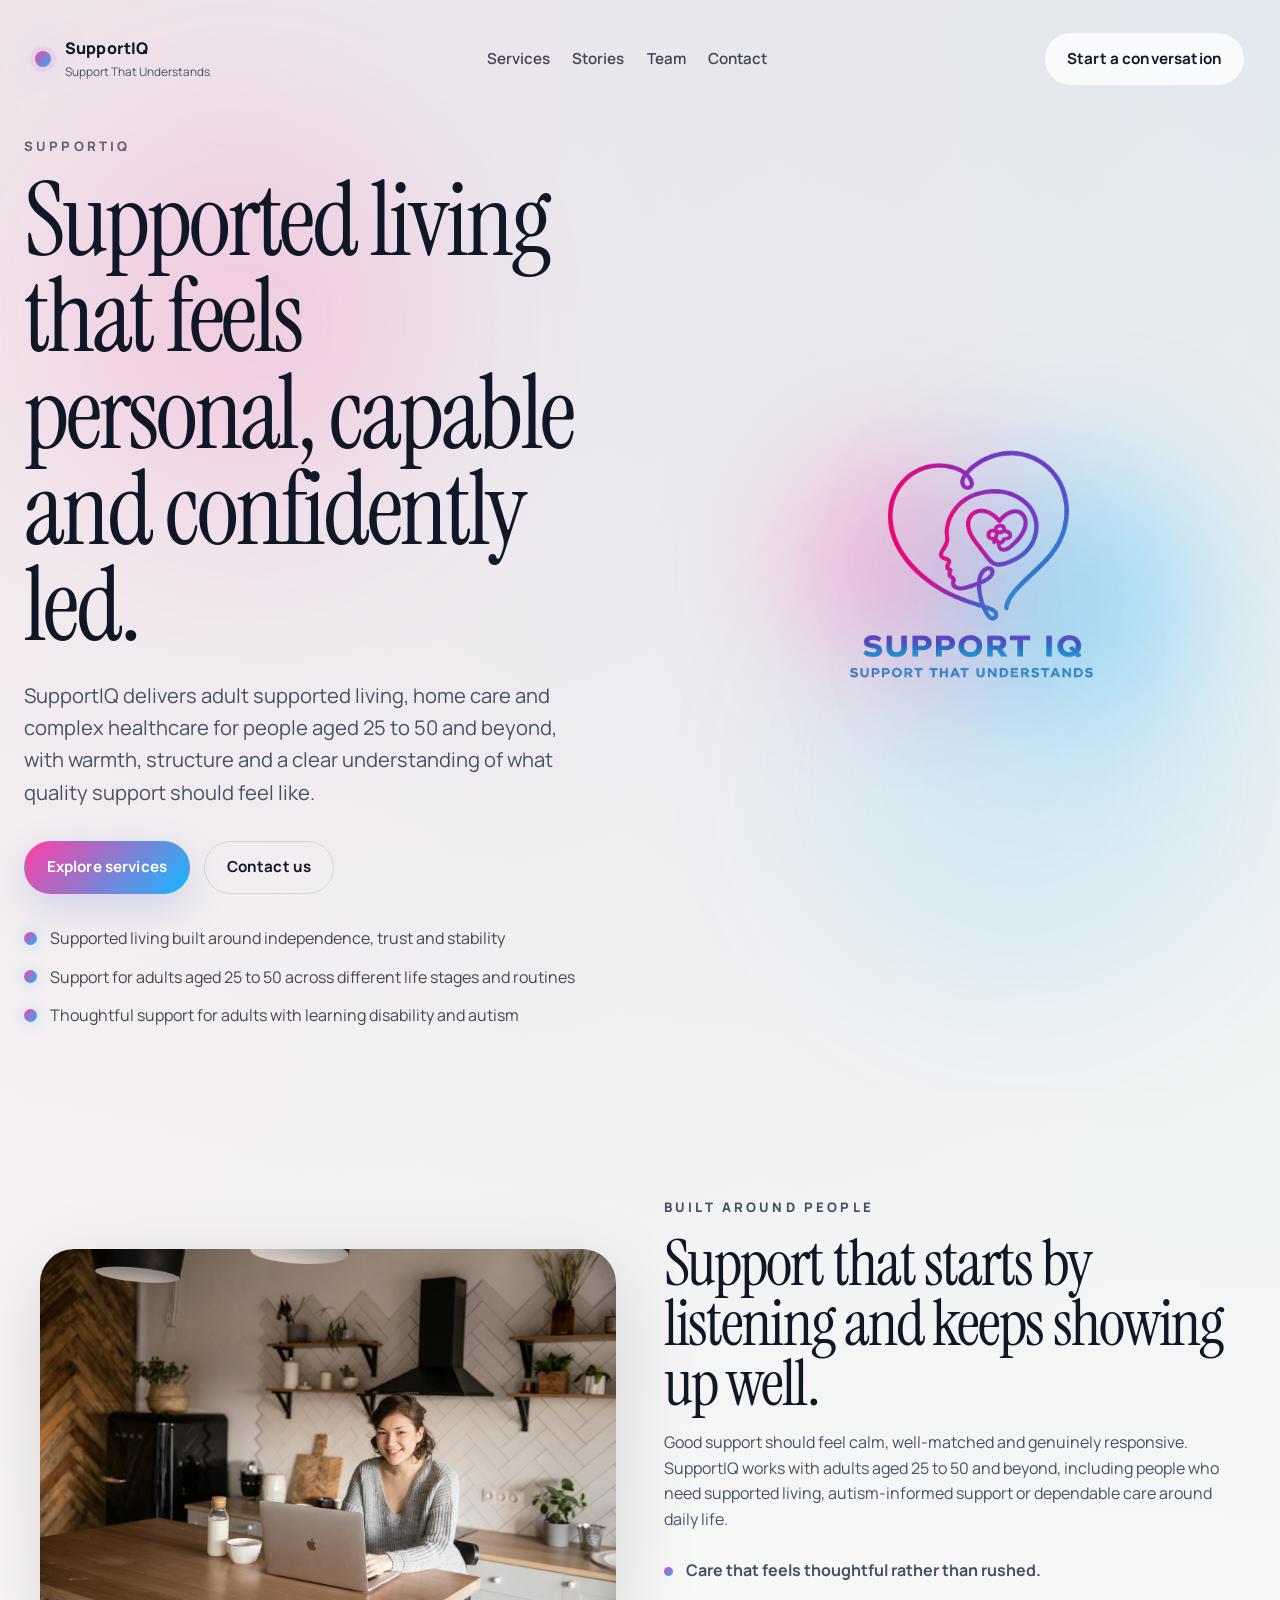
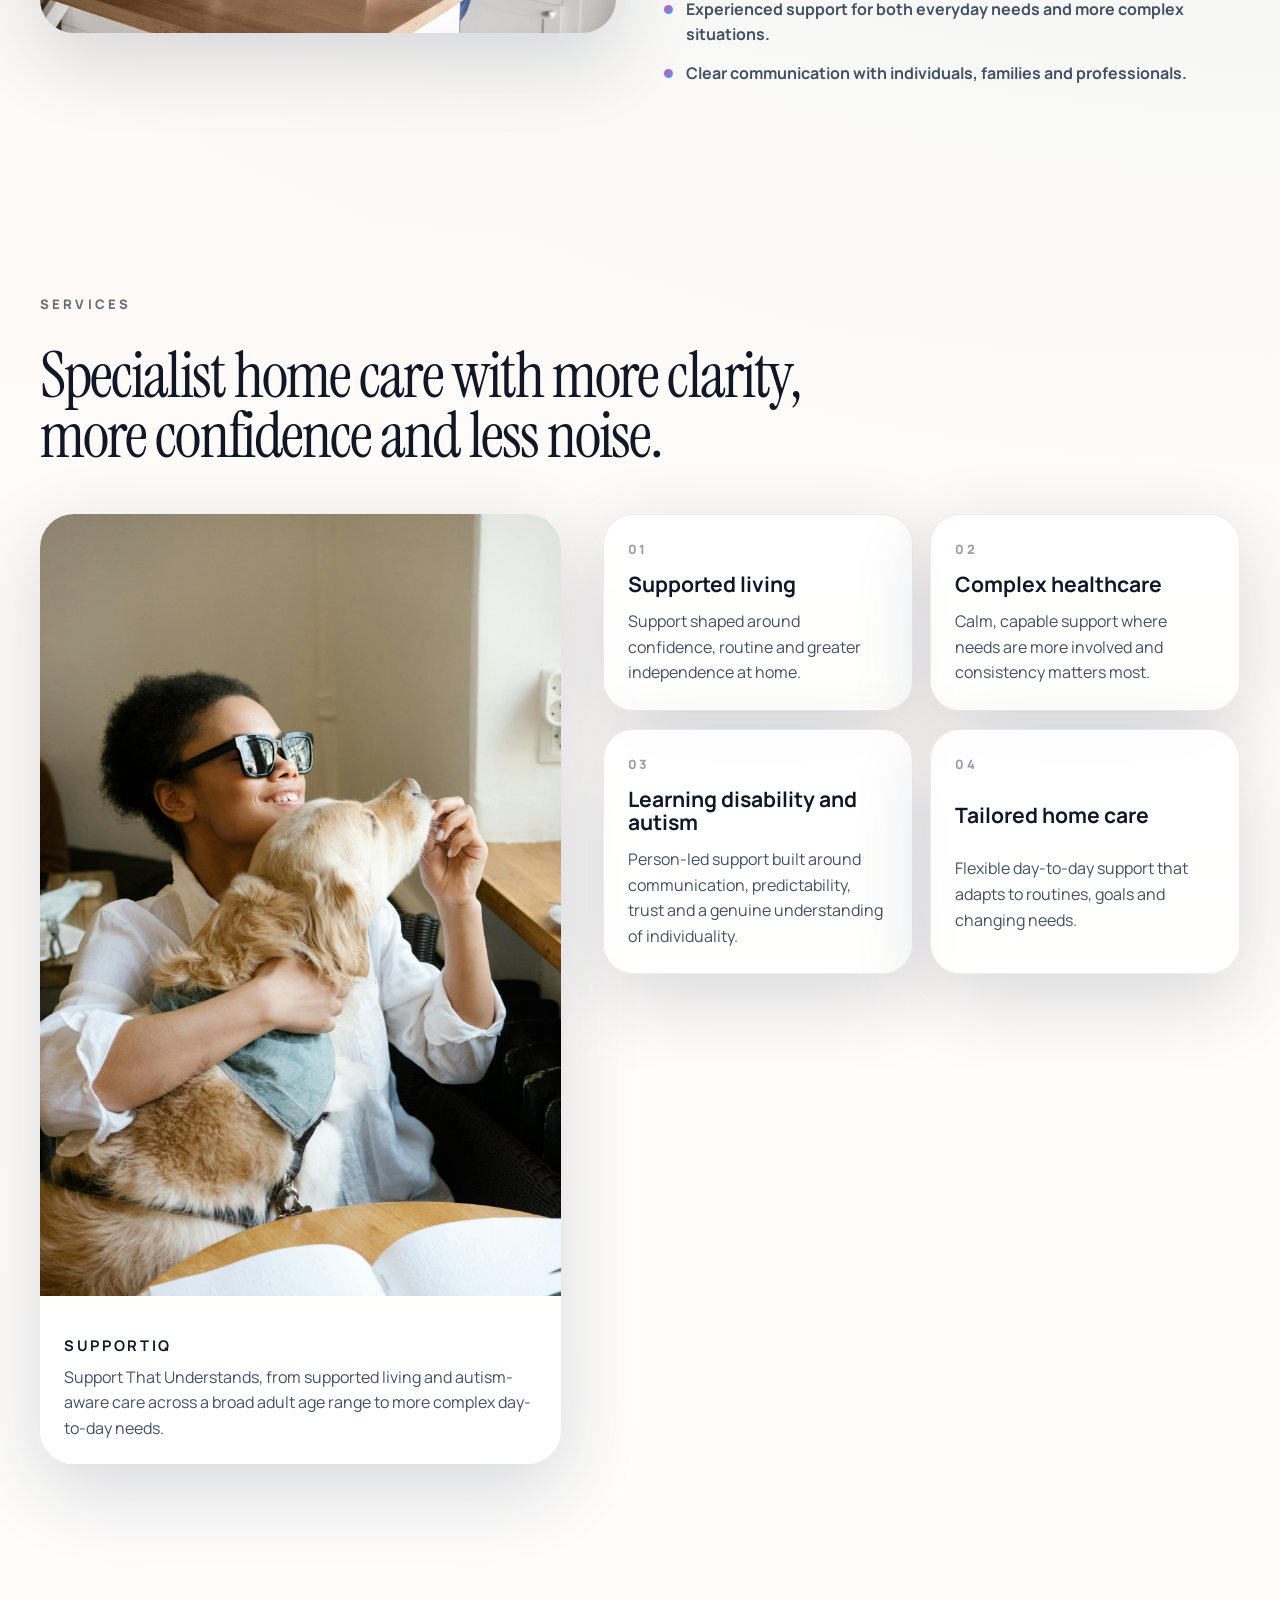
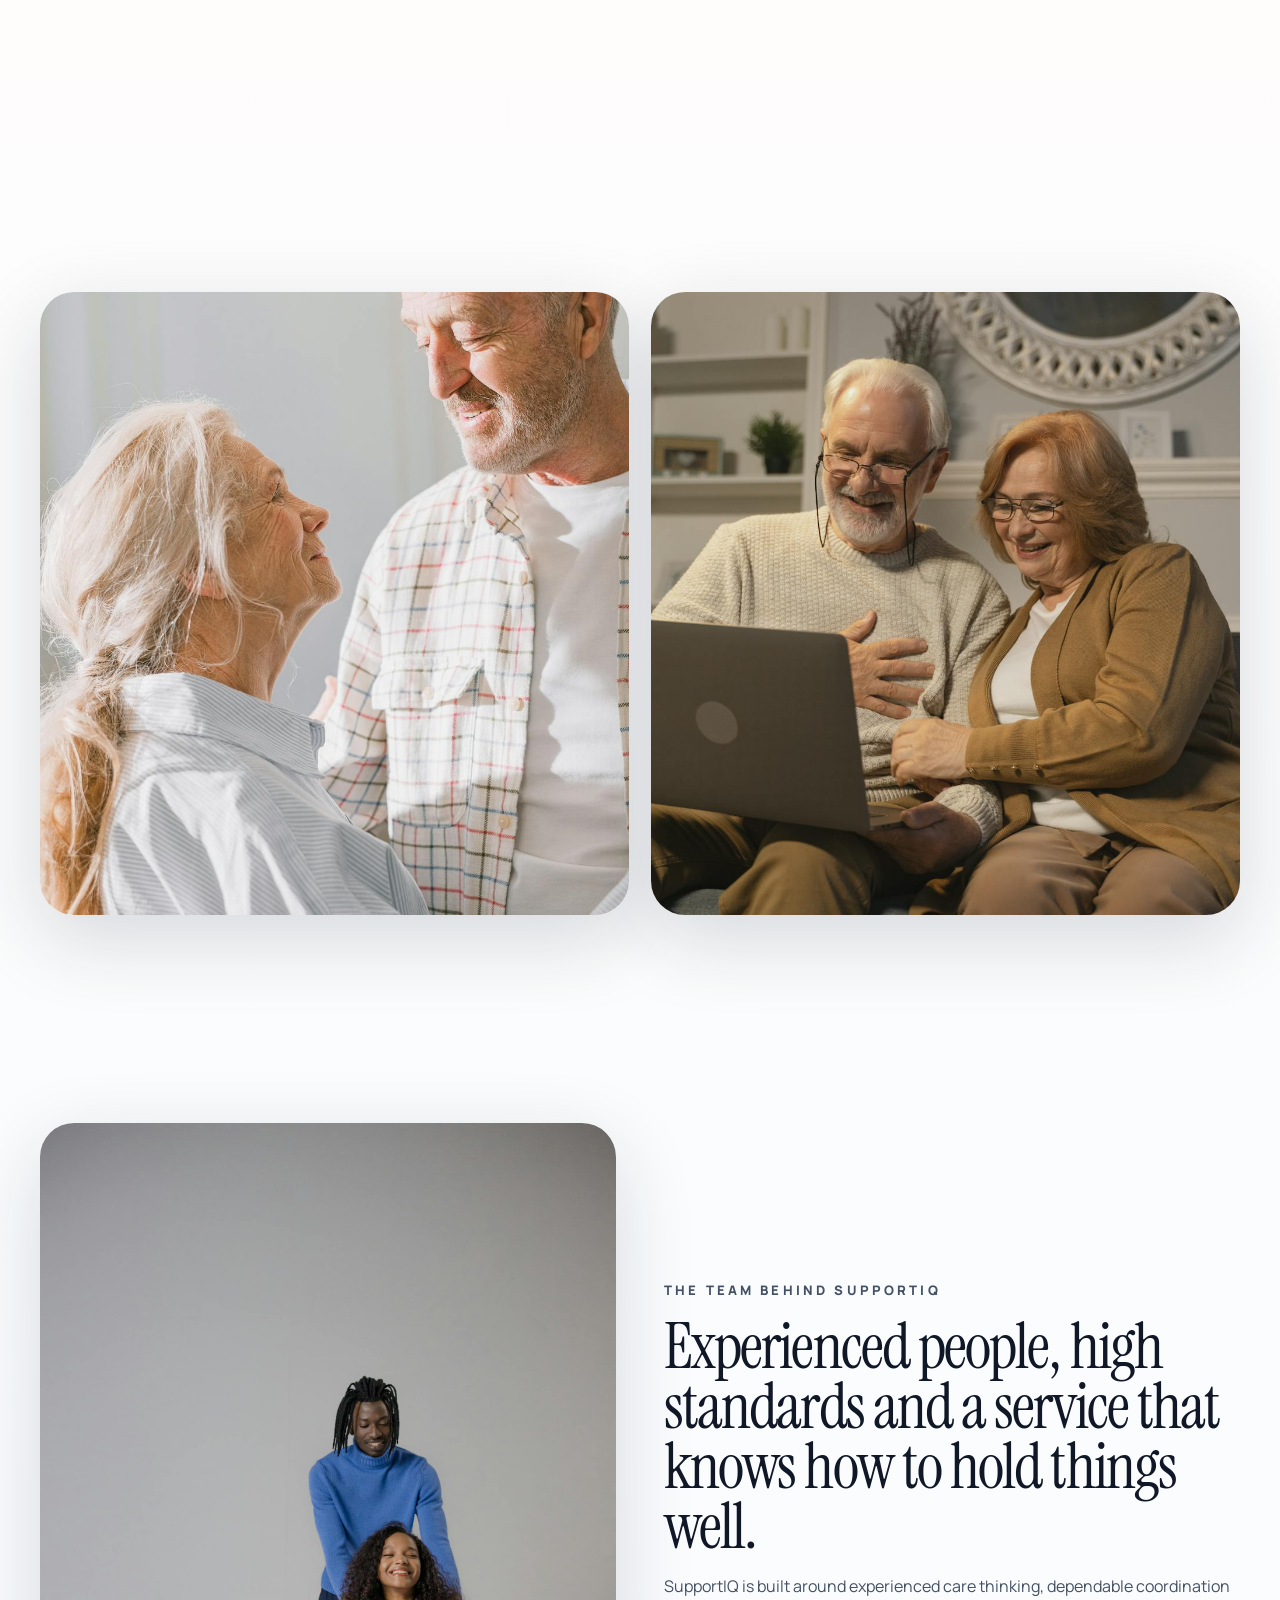
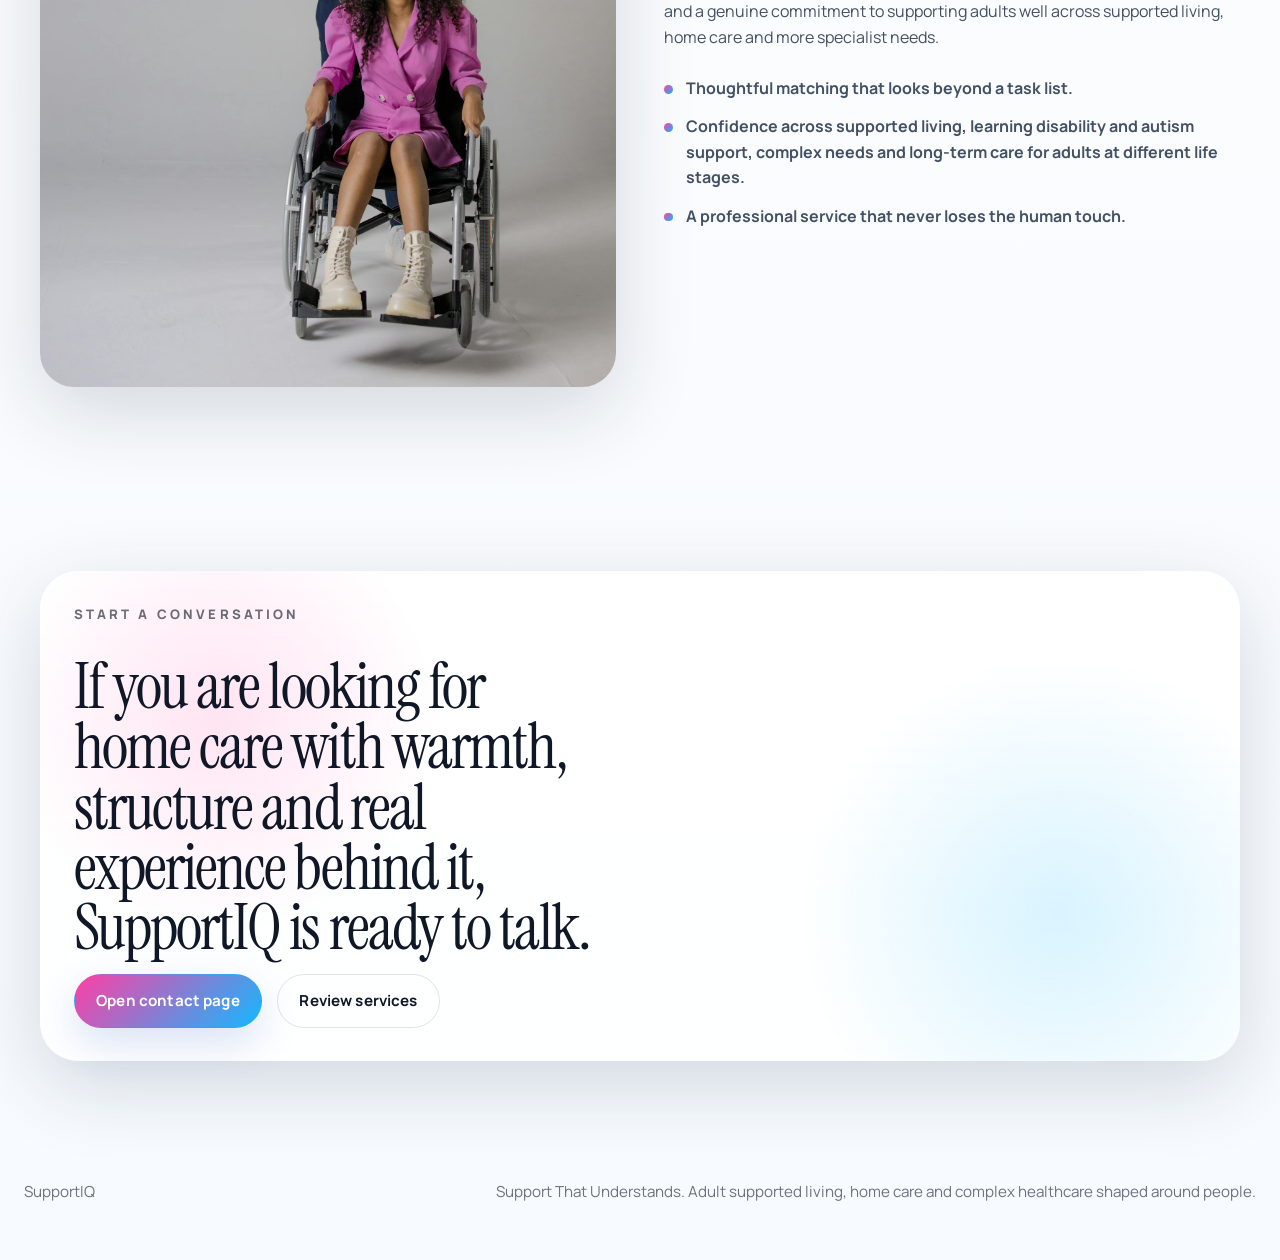
==== commit c91c9086: "Refactor code structure for improved readability and maintainability" ====
--- a/index.html
+++ b/index.html
@@ -3,10 +3,10 @@
   <head>
     <meta charset="UTF-8" />
     <meta name="viewport" content="width=device-width, initial-scale=1.0" />
-    <title>SupportIQ | Expert Home Care and Supported Living</title>
+    <title>SupportIQ | Adult Supported Living and Specialist Care</title>
     <meta
       name="description"
-      content="SupportIQ delivers thoughtful home care, supported living and complex healthcare with warmth, experience and person-led support."
+      content="SupportIQ delivers adult supported living, home care and complex healthcare for people aged 25 to 50 and beyond, including learning disability and autism support."
     />
     <meta name="theme-color" content="#0f172a" />
     <link rel="preconnect" href="https://fonts.googleapis.com" />
@@ -55,11 +55,11 @@
         <div class="hero__grid">
           <div class="hero__content" data-reveal>
             <p class="eyebrow">SupportIQ</p>
-            <h1>Home care that feels personal, capable and confidently led.</h1>
+            <h1>Supported living that feels personal, capable and confidently led.</h1>
             <p class="hero__lede">
-              SupportIQ delivers home care, supported living and complex healthcare
-              with warmth, structure and a clear understanding of what quality support
-              should feel like in everyday life.
+              SupportIQ delivers adult supported living, home care and complex
+              healthcare for people aged 25 to 50 and beyond, with warmth, structure
+              and a clear understanding of what quality support should feel like.
             </p>
 
             <div class="hero__actions">
@@ -69,7 +69,8 @@
 
             <ul class="hero__highlights" aria-label="Core service highlights">
               <li>Supported living built around independence, trust and stability</li>
-              <li>Experienced home care for complex needs, daily routines and long-term support</li>
+              <li>Support for adults aged 25 to 50 across different life stages and routines</li>
+              <li>Thoughtful support for adults with learning disability and autism</li>
             </ul>
           </div>
 
@@ -88,8 +89,9 @@
       <section class="presence section">
         <div class="presence__media" data-reveal>
           <img
-            src="assets/care-kitchen.jpg"
-            alt="A care professional having a warm, attentive conversation with an older person at home"
+            class="media--living"
+            src="assets/care-young-kitchen.jpg"
+            alt="An adult in their 30s smiling at home in a bright kitchen, reflecting supported living and everyday independence"
           />
         </div>
 
@@ -97,9 +99,10 @@
           <p class="eyebrow">Built Around People</p>
           <h2>Support that starts by listening and keeps showing up well.</h2>
           <p>
-            Good home care should feel calm, well-matched and genuinely responsive.
-            SupportIQ is shaped around real lives, real routines and the people who
-            need dependable support delivered with respect.
+            Good support should feel calm, well-matched and genuinely responsive.
+            SupportIQ works with adults aged 25 to 50 and beyond, including people
+            who need supported living, autism-informed support or dependable care
+            around daily life.
           </p>
 
           <div class="presence__checks" aria-label="What SupportIQ is known for">
@@ -119,13 +122,13 @@
         <div class="services__layout">
           <div class="services__media" data-reveal>
             <img
-              class="services__media-main"
-              src="assets/care-support.jpg"
-              alt="A care professional supporting an older person with mobility at home"
+              class="services__media-main media--access"
+              src="assets/care-guide-dog.jpg"
+              alt="An adult woman in her 40s smiling with her assistance dog while seated at a table, reflecting confidence and independent living"
             />
             <div class="services__media-note">
               <strong>SupportIQ</strong>
-              <p>Support That Understands, whether the need is practical, specialist or long-term.</p>
+              <p>Support That Understands, from supported living and autism-aware care across a broad adult age range to more complex day-to-day needs.</p>
             </div>
           </div>
 
@@ -145,7 +148,7 @@
             <article class="service-card" data-reveal>
               <span>03</span>
               <h3>Learning disability and autism</h3>
-              <p>Person-led care built around communication, trust and an understanding of individuality.</p>
+              <p>Person-led support built around communication, predictability, trust and a genuine understanding of individuality.</p>
             </article>
 
             <article class="service-card" data-reveal>
@@ -166,8 +169,9 @@
         <div class="stories__grid">
           <article class="story-card" data-reveal>
             <img
-              src="assets/care-companionship.jpg"
-              alt="A support worker sitting alongside an older woman in conversation"
+              class="media--dance"
+              src="assets/care-smile-1.jpg"
+              alt="Two adults in their 20s to 40s smiling together at home in a warm, joyful moment"
             />
             <div class="story-card__body">
               <h3>Presence that puts people at ease</h3>
@@ -177,8 +181,9 @@
 
           <article class="story-card" data-reveal>
             <img
-              src="assets/care-kitchen.jpg"
-              alt="An attentive discussion taking place around a kitchen table at home"
+              class="media--planning"
+              src="assets/care-smile-4.jpg"
+              alt="Two adults in their 30s to 50s smiling together while using a laptop at home"
             />
             <div class="story-card__body">
               <h3>Conversations that stay person-led</h3>
@@ -191,8 +196,9 @@
       <section class="team section" id="team">
         <div class="team__image" data-reveal>
           <img
-            src="assets/care-support.jpg"
-            alt="A care worker helping an older person move safely through the home"
+            class="media--team"
+            src="assets/care-wheelchair.jpg"
+            alt="Two adults in their 20s to 40s smiling together, reflecting confident support and inclusive care"
           />
         </div>
 
@@ -201,12 +207,13 @@
           <h2>Experienced people, high standards and a service that knows how to hold things well.</h2>
           <p>
             SupportIQ is built around experienced care thinking, dependable coordination
-            and a genuine commitment to delivering support properly.
+            and a genuine commitment to supporting adults well across supported living,
+            home care and more specialist needs.
           </p>
 
           <div class="team__points">
             <p>Thoughtful matching that looks beyond a task list.</p>
-            <p>Confidence across supported living, complex needs and long-term support.</p>
+            <p>Confidence across supported living, learning disability and autism support, complex needs and long-term care for adults at different life stages.</p>
             <p>A professional service that never loses the human touch.</p>
           </div>
         </div>
@@ -226,7 +233,7 @@
 
     <footer class="site-footer">
       <p>SupportIQ</p>
-      <p>Support That Understands. Home care, supported living and complex healthcare shaped around people.</p>
+      <p>Support That Understands. Adult supported living, home care and complex healthcare shaped around people.</p>
     </footer>
 
     <script src="script.js"></script>
--- a/styles.css
+++ b/styles.css
@@ -684,6 +684,30 @@
   width: 100%;
   height: 100%;
   object-fit: cover;
+}
+
+.media--living {
+  object-position: center 48%;
+}
+
+.media--access {
+  object-position: center 22%;
+}
+
+.media--dance {
+  object-position: center 36%;
+}
+
+.media--planning {
+  object-position: center 38%;
+}
+
+.media--team {
+  object-position: center 24%;
+}
+
+.media--contact {
+  object-position: center 30%;
 }
 
 .presence__content,
